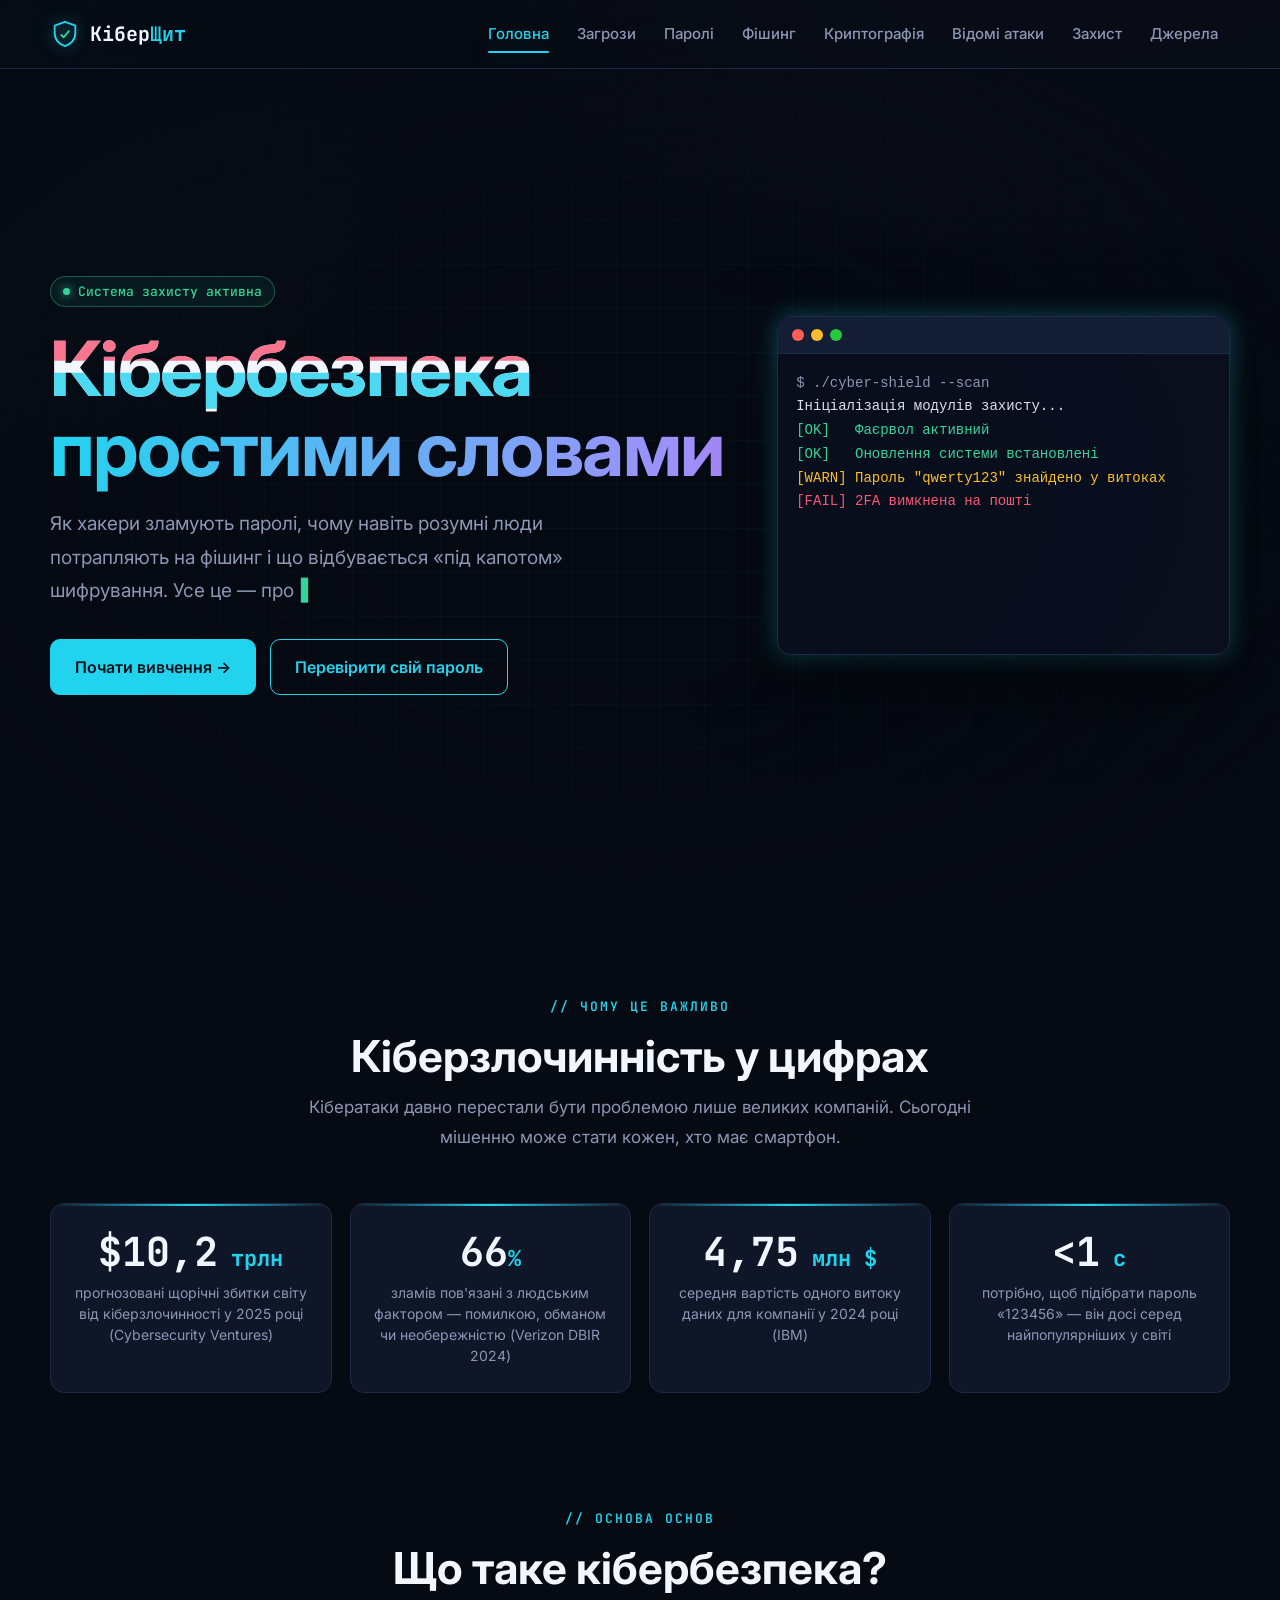
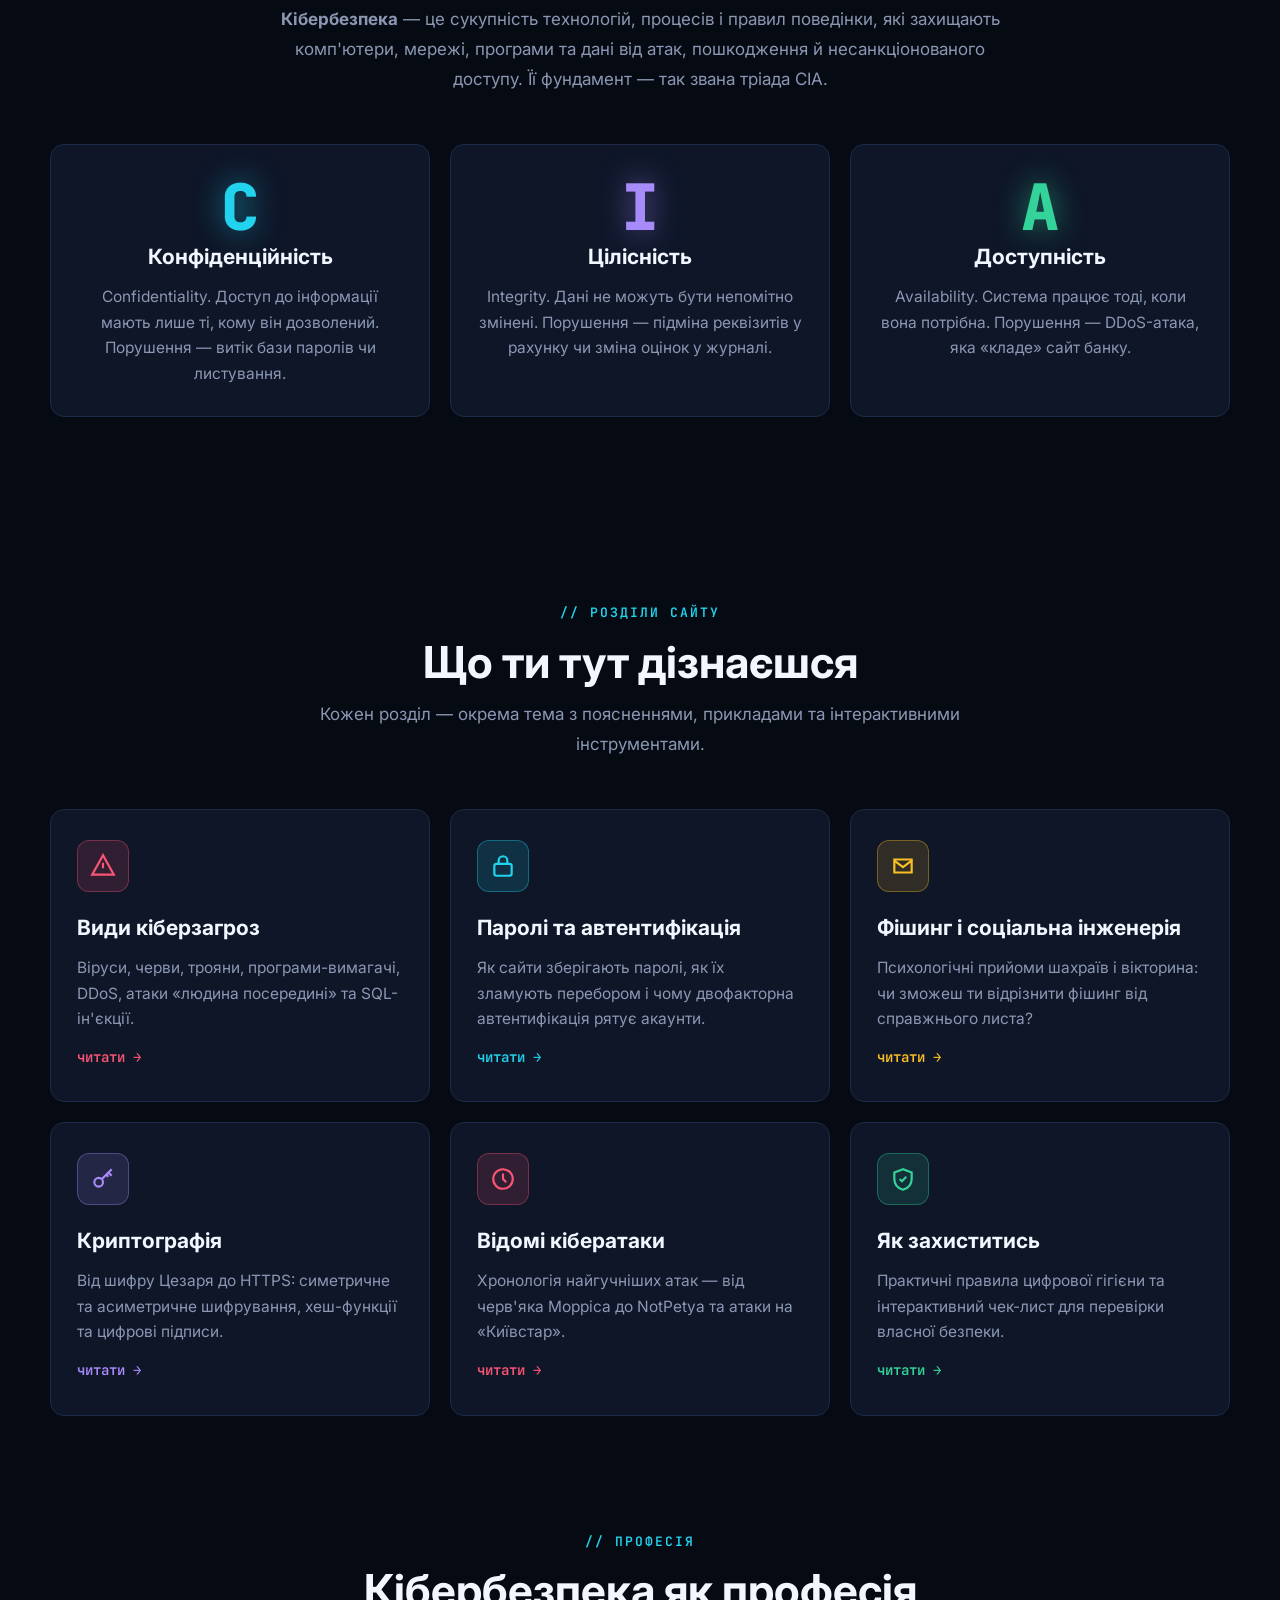
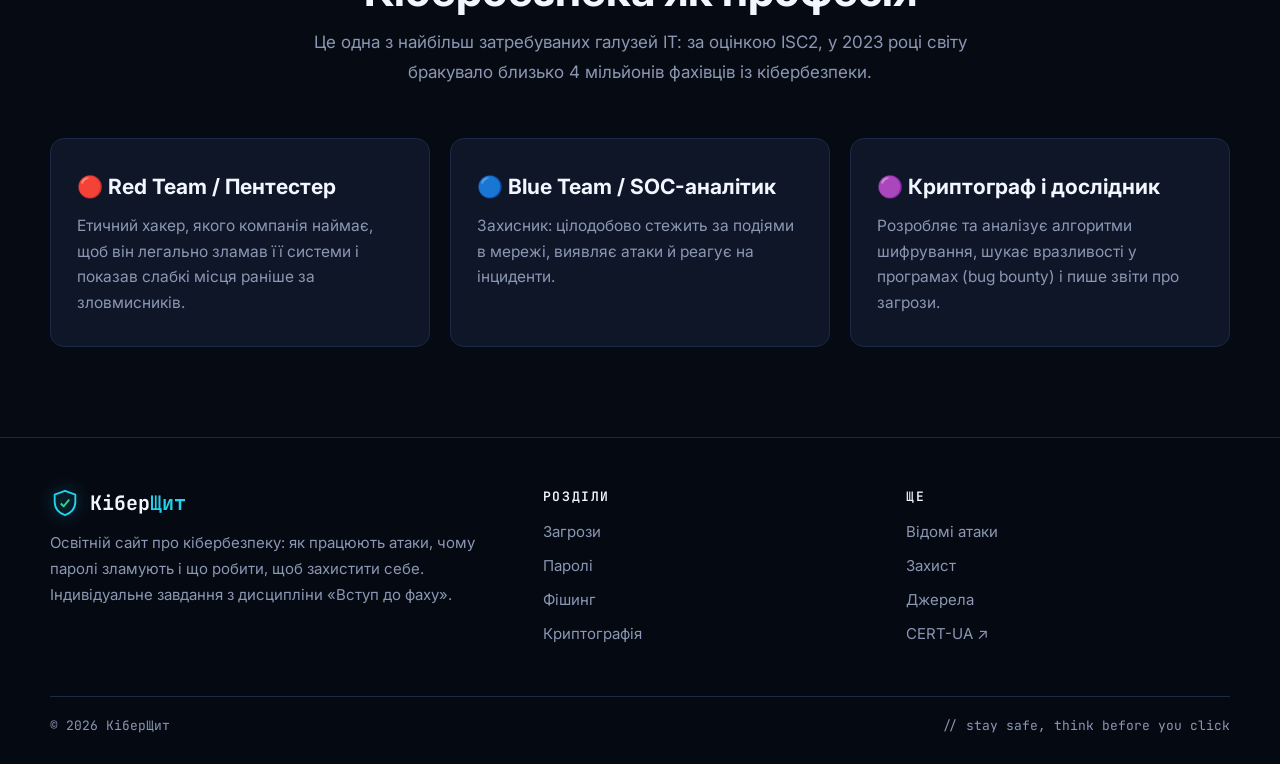
==== index.html @ 78609c38 "Сайт «КіберЩит» про кібербезпеку 8 сторінок: загрози, паролі, фішинг, криптографія, відомі атаки, за" ====
<!DOCTYPE html>
<html lang="uk">
<head>
  <meta charset="UTF-8">
  <meta name="viewport" content="width=device-width, initial-scale=1.0">
  <title>КіберЩит — кібербезпека простими словами</title>
  <meta name="description" content="Освітній сайт про кібербезпеку: види загроз, паролі, фішинг, криптографія, відомі кібератаки та способи захисту.">
  <link rel="preconnect" href="https://fonts.googleapis.com">
  <link rel="preconnect" href="https://fonts.gstatic.com" crossorigin>
  <link href="https://fonts.googleapis.com/css2?family=Inter:wght@400;500;600;700;800&family=JetBrains+Mono:wght@400;500;600;700;800&display=swap" rel="stylesheet">
  <link rel="stylesheet" href="assets/style.css">
  <link rel="icon" href="data:image/svg+xml,<svg xmlns='http://www.w3.org/2000/svg' viewBox='0 0 32 32'><path d='M16 3 5 7v8c0 7 4.7 12.2 11 14 6.3-1.8 11-7 11-14V7L16 3Z' fill='%2322d3ee'/></svg>">
</head>
<body>

<section class="hero">
  <canvas id="matrix"></canvas>
  <div class="container hero-inner">
    <div>
      <span class="tag">Система захисту активна</span>
      <h1><span class="glitch" data-text="Кібербезпека">Кібербезпека</span><br><span class="grad">простими словами</span></h1>
      <p class="lead">Як хакери зламують паролі, чому навіть розумні люди потрапляють на фішинг і що відбувається «під капотом» шифрування. Усе це — про <span class="typed" data-words="твої паролі|твої гроші|твої дані|твою приватність"></span></p>
      <div class="actions">
        <a class="btn" href="threats.html">Почати вивчення →</a>
        <a class="btn ghost" href="passwords.html#checker">Перевірити свій пароль</a>
      </div>
    </div>
    <div class="terminal reveal d2" aria-hidden="true">
      <div class="bar"><i></i><i></i><i></i></div>
      <pre id="term"></pre>
    </div>
  </div>
</section>

<section class="block">
  <div class="container">
    <div class="section-title reveal">
      <span class="kicker">// чому це важливо</span>
      <h2>Кіберзлочинність у цифрах</h2>
      <p>Кібератаки давно перестали бути проблемою лише великих компаній. Сьогодні мішенню може стати кожен, хто має смартфон.</p>
    </div>
    <div class="stats">
      <div class="stat reveal"><div class="num">$<span data-count="10.5">0</span><small> трлн</small></div><p>прогнозовані щорічні збитки світу від кіберзлочинності у 2025 році (Cybersecurity Ventures)</p></div>
      <div class="stat reveal d1"><div class="num"><span data-count="68">0</span><small>%</small></div><p>зламів пов'язані з людським фактором — помилкою, обманом чи необережністю (Verizon DBIR 2024)</p></div>
      <div class="stat reveal d2"><div class="num"><span data-count="4.88">0</span><small> млн $</small></div><p>середня вартість одного витоку даних для компанії у 2024 році (IBM)</p></div>
      <div class="stat reveal d3"><div class="num">&lt;<span data-count="1">0</span><small> с</small></div><p>потрібно, щоб підібрати пароль «123456» — він досі серед найпопулярніших у світі</p></div>
    </div>
  </div>
</section>

<section class="block" style="padding-top:20px">
  <div class="container">
    <div class="section-title reveal">
      <span class="kicker">// основа основ</span>
      <h2>Що таке кібербезпека?</h2>
      <p><strong>Кібербезпека</strong> — це сукупність технологій, процесів і правил поведінки, які захищають комп'ютери, мережі, програми та дані від атак, пошкодження й несанкціонованого доступу. Її фундамент — так звана тріада CIA.</p>
    </div>
    <div class="cia">
      <div class="card reveal" style="--c: var(--cyan)">
        <div class="letter">C</div>
        <h3>Конфіденційність</h3>
        <p>Confidentiality. Доступ до інформації мають лише ті, кому він дозволений. Порушення — витік бази паролів чи листування.</p>
      </div>
      <div class="card reveal d1" style="--c: var(--violet)">
        <div class="letter">I</div>
        <h3>Цілісність</h3>
        <p>Integrity. Дані не можуть бути непомітно змінені. Порушення — підміна реквізитів у рахунку чи зміна оцінок у журналі.</p>
      </div>
      <div class="card reveal d2" style="--c: var(--green)">
        <div class="letter">A</div>
        <h3>Доступність</h3>
        <p>Availability. Система працює тоді, коли вона потрібна. Порушення — DDoS-атака, яка «кладе» сайт банку.</p>
      </div>
    </div>
  </div>
</section>

<section class="block">
  <div class="container">
    <div class="section-title reveal">
      <span class="kicker">// розділи сайту</span>
      <h2>Що ти тут дізнаєшся</h2>
      <p>Кожен розділ — окрема тема з поясненнями, прикладами та інтерактивними інструментами.</p>
    </div>
    <div class="cards">
      <a class="card reveal" href="threats.html" style="--c: var(--red)">
        <div class="icon"><svg viewBox="0 0 24 24" fill="none" stroke="currentColor" stroke-width="2"><path d="M12 2 2 20h20L12 2Z"/><path d="M12 9v5M12 17h.01"/></svg></div>
        <h3>Види кіберзагроз</h3>
        <p>Віруси, черви, трояни, програми-вимагачі, DDoS, атаки «людина посередині» та SQL-ін'єкції.</p>
        <span class="more">читати →</span>
      </a>
      <a class="card reveal d1" href="passwords.html" style="--c: var(--cyan)">
        <div class="icon"><svg viewBox="0 0 24 24" fill="none" stroke="currentColor" stroke-width="2"><rect x="4" y="10" width="16" height="11" rx="2"/><path d="M8 10V7a4 4 0 0 1 8 0v3"/></svg></div>
        <h3>Паролі та автентифікація</h3>
        <p>Як сайти зберігають паролі, як їх зламують перебором і чому двофакторна автентифікація рятує акаунти.</p>
        <span class="more">читати →</span>
      </a>
      <a class="card reveal d2" href="phishing.html" style="--c: var(--amber)">
        <div class="icon"><svg viewBox="0 0 24 24" fill="none" stroke="currentColor" stroke-width="2"><path d="M4 6h16v12H4z"/><path d="m4 7 8 6 8-6"/></svg></div>
        <h3>Фішинг і соціальна інженерія</h3>
        <p>Психологічні прийоми шахраїв і вікторина: чи зможеш ти відрізнити фішинг від справжнього листа?</p>
        <span class="more">читати →</span>
      </a>
      <a class="card reveal" href="crypto.html" style="--c: var(--violet)">
        <div class="icon"><svg viewBox="0 0 24 24" fill="none" stroke="currentColor" stroke-width="2"><circle cx="8" cy="15" r="4"/><path d="m11 12 9-9M17 6l3 3M15 8l2 2"/></svg></div>
        <h3>Криптографія</h3>
        <p>Від шифру Цезаря до HTTPS: симетричне та асиметричне шифрування, хеш-функції та цифрові підписи.</p>
        <span class="more">читати →</span>
      </a>
      <a class="card reveal d1" href="attacks.html" style="--c: var(--red)">
        <div class="icon"><svg viewBox="0 0 24 24" fill="none" stroke="currentColor" stroke-width="2"><circle cx="12" cy="12" r="9"/><path d="M12 7v5l3 3"/></svg></div>
        <h3>Відомі кібератаки</h3>
        <p>Хронологія найгучніших атак — від черв'яка Морріса до NotPetya та атаки на «Київстар».</p>
        <span class="more">читати →</span>
      </a>
      <a class="card reveal d2" href="protection.html" style="--c: var(--green)">
        <div class="icon"><svg viewBox="0 0 24 24" fill="none" stroke="currentColor" stroke-width="2"><path d="M12 3 4 6v6c0 5 3.4 8.6 8 10 4.6-1.4 8-5 8-10V6l-8-3Z"/><path d="m9 12 2 2 4-4"/></svg></div>
        <h3>Як захиститись</h3>
        <p>Практичні правила цифрової гігієни та інтерактивний чек-лист для перевірки власної безпеки.</p>
        <span class="more">читати →</span>
      </a>
    </div>
  </div>
</section>

<section class="block" style="padding-top:20px">
  <div class="container">
    <div class="section-title reveal">
      <span class="kicker">// професія</span>
      <h2>Кібербезпека як професія</h2>
      <p>Це одна з найбільш затребуваних галузей ІТ: за оцінкою ISC2, у 2023 році світу бракувало близько 4 мільйонів фахівців із кібербезпеки.</p>
    </div>
    <div class="cards">
      <div class="card reveal" style="--c: var(--red)">
        <h3>🔴 Red Team / Пентестер</h3>
        <p>Етичний хакер, якого компанія наймає, щоб він легально зламав її системи і показав слабкі місця раніше за зловмисників.</p>
      </div>
      <div class="card reveal d1" style="--c: var(--cyan)">
        <h3>🔵 Blue Team / SOC-аналітик</h3>
        <p>Захисник: цілодобово стежить за подіями в мережі, виявляє атаки й реагує на інциденти.</p>
      </div>
      <div class="card reveal d2" style="--c: var(--violet)">
        <h3>🟣 Криптограф і дослідник</h3>
        <p>Розробляє та аналізує алгоритми шифрування, шукає вразливості у програмах (bug bounty) і пише звіти про загрози.</p>
      </div>
    </div>
  </div>
</section>

<script src="assets/main.js"></script>
<script>
  // Анімація «сканування системи» в терміналі
  (function () {
    const el = document.getElementById("term");
    const lines = [
      ['dim', '$ ./cyber-shield --scan'],
      ['', 'Ініціалізація модулів захисту...'],
      ['ok', '[OK]   Фаєрвол активний'],
      ['ok', '[OK]   Оновлення системи встановлені'],
      ['warn', '[WARN] Пароль "qwerty123" знайдено у витоках'],
      ['bad', '[FAIL] 2FA вимкнена на пошті'],
      ['ok', '[OK]   З\'єднання захищене (TLS 1.3)'],
      ['warn', '[WARN] Підозрілий лист: "Ваш акаунт заблоковано"'],
      ['', ''],
      ['', 'Рівень захисту: ██████░░░░ 60%'],
      ['dim', '> Рекомендація: прочитай цей сайт ;)'],
    ];
    let i = 0, html = "";
    function next() {
      if (i >= lines.length) { setTimeout(() => { i = 0; html = ""; el.innerHTML = ""; next(); }, 5000); return; }
      const [cls, text] = lines[i++];
      html += `<span class="${cls}">${text}</span>\n`;
      el.innerHTML = html;
      setTimeout(next, 450 + Math.random() * 350);
    }
    setTimeout(next, 600);
  })();
</script>
</body>
</html>
---- assets/style.css ----
/* ==========================================================
   КіберЩит — спільні стилі сайту
   ========================================================== */

:root {
  --bg: #060a13;
  --bg-2: #0a1020;
  --surface: #0e1628;
  --surface-2: #131d34;
  --border: #1d2a47;
  --text: #d8e0ef;
  --muted: #8b97b3;
  --heading: #f2f6ff;
  --cyan: #22d3ee;
  --green: #34d399;
  --red: #fb5574;
  --amber: #fbbf24;
  --violet: #a78bfa;
  --accent: var(--cyan);
  --glow: 0 0 24px rgba(34, 211, 238, .35);
  --radius: 14px;
  --mono: "JetBrains Mono", ui-monospace, Consolas, monospace;
  --sans: "Inter", system-ui, -apple-system, "Segoe UI", sans-serif;
  --maxw: 1180px;
}

* { box-sizing: border-box; }
html { scroll-behavior: smooth; scroll-padding-top: 90px; }
body {
  margin: 0;
  background: var(--bg);
  color: var(--text);
  font: 17px/1.75 var(--sans);
  -webkit-font-smoothing: antialiased;
  overflow-x: hidden;
}
/* Фонова сітка */
body::before {
  content: "";
  position: fixed; inset: 0; z-index: -2;
  background:
    linear-gradient(rgba(34,211,238,.035) 1px, transparent 1px) 0 0 / 44px 44px,
    linear-gradient(90deg, rgba(34,211,238,.035) 1px, transparent 1px) 0 0 / 44px 44px,
    radial-gradient(1200px 600px at 85% -10%, rgba(167,139,250,.12), transparent 60%),
    radial-gradient(900px 500px at -10% 20%, rgba(34,211,238,.10), transparent 60%),
    var(--bg);
}
img { max-width: 100%; display: block; }
a { color: var(--cyan); text-decoration: none; }
a:hover { text-decoration: underline; }
::selection { background: rgba(34,211,238,.3); color: #fff; }

.container { width: min(var(--maxw), 100% - 32px); margin-inline: auto; }

/* ---------- Прогрес прокрутки ---------- */
.progress {
  position: fixed; top: 0; left: 0; height: 3px; width: 0;
  background: linear-gradient(90deg, var(--cyan), var(--violet), var(--green));
  z-index: 200; box-shadow: var(--glow);
}

/* ---------- Шапка ---------- */
.header {
  position: sticky; top: 0; z-index: 100;
  background: rgba(6,10,19,.72);
  backdrop-filter: blur(14px);
  -webkit-backdrop-filter: blur(14px);
  border-bottom: 1px solid var(--border);
}
.header .container { display: flex; align-items: center; justify-content: space-between; height: 68px; gap: 16px; }
.logo { display: flex; align-items: center; gap: 10px; font: 700 20px var(--mono); color: var(--heading); white-space: nowrap; }
.logo:hover { text-decoration: none; }
.logo svg { width: 30px; height: 30px; filter: drop-shadow(0 0 8px rgba(34,211,238,.6)); }
.logo b { color: var(--cyan); font-weight: inherit; }

.nav { display: flex; gap: 4px; }
.nav a {
  color: var(--muted); font-size: 15px; font-weight: 500;
  padding: 8px 12px; border-radius: 8px; position: relative; transition: color .2s, background .2s;
}
.nav a:hover { color: var(--heading); background: var(--surface); text-decoration: none; }
.nav a.active { color: var(--cyan); }
.nav a.active::after {
  content: ""; position: absolute; left: 12px; right: 12px; bottom: 2px; height: 2px;
  background: var(--cyan); border-radius: 2px; box-shadow: var(--glow);
}
.burger { display: none; background: none; border: 1px solid var(--border); border-radius: 8px; color: var(--text); width: 42px; height: 42px; cursor: pointer; }
.burger span, .burger span::before, .burger span::after {
  display: block; width: 18px; height: 2px; background: currentColor; margin: auto; position: relative; transition: .3s;
}
.burger span::before, .burger span::after { content: ""; position: absolute; left: 0; }
.burger span::before { top: -6px; }
.burger span::after { top: 6px; }
.burger.open span { background: transparent; }
.burger.open span::before { top: 0; transform: rotate(45deg); }
.burger.open span::after { top: 0; transform: rotate(-45deg); }

@media (max-width: 980px) {
  .burger { display: block; }
  .nav {
    position: fixed; top: 68px; left: 0; right: 0;
    flex-direction: column; padding: 12px 16px 20px;
    background: rgba(6,10,19,.97); border-bottom: 1px solid var(--border);
    transform: translateY(-120%); transition: transform .35s ease; z-index: 99;
  }
  .nav.open { transform: none; }
  .nav a { padding: 12px; font-size: 17px; }
  .nav a.active::after { display: none; }
}

/* ---------- Кнопки ---------- */
.btn {
  display: inline-flex; align-items: center; gap: 8px;
  padding: 13px 24px; border-radius: 10px; font-weight: 600; font-size: 16px;
  border: 1px solid var(--cyan); color: #04121a; background: var(--cyan);
  cursor: pointer; transition: transform .2s, box-shadow .2s, background .2s; font-family: inherit;
}
.btn:hover { text-decoration: none; transform: translateY(-2px); box-shadow: 0 8px 30px rgba(34,211,238,.4); }
.btn.ghost { background: transparent; color: var(--cyan); }
.btn.ghost:hover { background: rgba(34,211,238,.08); }
.btn.small { padding: 8px 16px; font-size: 14px; }

/* ---------- Головний екран ---------- */
.hero { position: relative; min-height: calc(100vh - 68px); display: flex; align-items: center; overflow: hidden; }
#matrix { position: absolute; inset: 0; width: 100%; height: 100%; opacity: .22; z-index: -1; }
.hero::after {
  content: ""; position: absolute; inset: 0; z-index: -1;
  background: radial-gradient(ellipse at center, transparent 30%, var(--bg) 85%);
}
.hero-inner { display: grid; grid-template-columns: 1.2fr .8fr; gap: 48px; align-items: center; padding: 60px 0; }
.tag {
  display: inline-flex; align-items: center; gap: 8px;
  font: 500 13px var(--mono); color: var(--green);
  padding: 6px 12px; border: 1px solid rgba(52,211,153,.35); border-radius: 999px; background: rgba(52,211,153,.07);
}
.tag::before { content: ""; width: 7px; height: 7px; border-radius: 50%; background: var(--green); box-shadow: 0 0 10px var(--green); animation: pulse 1.6s infinite; }
@keyframes pulse { 50% { opacity: .3; } }

.hero h1 {
  font-size: clamp(40px, 6.5vw, 76px); line-height: 1.05; margin: 22px 0 18px; color: var(--heading); letter-spacing: -.02em;
}
.hero h1 .grad {
  background: linear-gradient(90deg, var(--cyan), var(--violet));
  -webkit-background-clip: text; background-clip: text; color: transparent;
}
.hero .lead { font-size: 19px; color: var(--muted); max-width: 600px; }
.typed { font-family: var(--mono); color: var(--green); }
.typed::after { content: "▋"; animation: blink 1s steps(1) infinite; margin-left: 2px; }
@keyframes blink { 50% { opacity: 0; } }
.hero .actions { display: flex; gap: 14px; flex-wrap: wrap; margin-top: 32px; }

/* Глітч-ефект */
.glitch { position: relative; display: inline-block; }
.glitch::before, .glitch::after {
  content: attr(data-text); position: absolute; inset: 0; opacity: .8;
}
.glitch::before { color: var(--red); animation: glitch 3s infinite linear alternate-reverse; clip-path: inset(0 0 60% 0); }
.glitch::after { color: var(--cyan); animation: glitch 2.4s infinite linear alternate; clip-path: inset(55% 0 0 0); }
@keyframes glitch {
  0%, 88% { transform: none; }
  90% { transform: translate(-3px, 1px); }
  92% { transform: translate(3px, -1px); }
  94% { transform: translate(-2px, 2px); }
  96% { transform: translate(2px, 0); }
  100% { transform: none; }
}

/* Термінал на головній */
.terminal {
  background: rgba(10,16,32,.9); border: 1px solid var(--border); border-radius: var(--radius);
  box-shadow: 0 30px 80px rgba(0,0,0,.5), var(--glow); overflow: hidden; font: 14px/1.7 var(--mono);
}
.terminal .bar { display: flex; gap: 7px; padding: 12px 14px; background: var(--surface-2); border-bottom: 1px solid var(--border); }
.terminal .bar i { width: 12px; height: 12px; border-radius: 50%; background: #ff5f57; }
.terminal .bar i:nth-child(2) { background: #febc2e; }
.terminal .bar i:nth-child(3) { background: #28c840; }
.terminal pre { margin: 0; padding: 18px; min-height: 300px; white-space: pre-wrap; color: var(--text); }
.terminal .ok { color: var(--green); }
.terminal .warn { color: var(--amber); }
.terminal .bad { color: var(--red); }
.terminal .dim { color: var(--muted); }

@media (max-width: 900px) {
  .hero-inner { grid-template-columns: 1fr; }
  .hero { min-height: auto; }
}

/* ---------- Секції ---------- */
section.block { padding: 90px 0; }
.section-title { text-align: center; max-width: 720px; margin: 0 auto 50px; }
.section-title .kicker { font: 600 13px var(--mono); color: var(--cyan); letter-spacing: .15em; text-transform: uppercase; }
.section-title h2 { font-size: clamp(30px, 4vw, 44px); color: var(--heading); margin: 10px 0 12px; line-height: 1.15; }
.section-title p { color: var(--muted); margin: 0; }

/* Статистика */
.stats { display: grid; grid-template-columns: repeat(4, 1fr); gap: 18px; }
.stat {
  background: var(--surface); border: 1px solid var(--border); border-radius: var(--radius);
  padding: 26px 22px; text-align: center; position: relative; overflow: hidden;
}
.stat::before { content: ""; position: absolute; inset: 0 0 auto; height: 2px; background: linear-gradient(90deg, transparent, var(--cyan), transparent); }
.stat .num { font: 700 40px var(--mono); color: var(--heading); line-height: 1.1; }
.stat .num small { font-size: 22px; color: var(--cyan); }
.stat p { margin: 8px 0 0; color: var(--muted); font-size: 14px; line-height: 1.5; }
@media (max-width: 800px) { .stats { grid-template-columns: repeat(2, 1fr); } }
@media (max-width: 440px) { .stats { grid-template-columns: 1fr; } }

/* Картки розділів */
.cards { display: grid; grid-template-columns: repeat(3, 1fr); gap: 20px; }
.card {
  --c: var(--cyan);
  display: block; position: relative; padding: 30px 26px; border-radius: var(--radius);
  background: var(--surface); border: 1px solid var(--border); color: var(--text);
  transition: transform .3s, border-color .3s, box-shadow .3s; overflow: hidden;
}
.card::after {
  content: ""; position: absolute; width: 220px; height: 220px; border-radius: 50%;
  background: radial-gradient(circle, color-mix(in srgb, var(--c) 25%, transparent), transparent 70%);
  top: var(--my, -200px); left: var(--mx, -200px); transform: translate(-50%, -50%);
  pointer-events: none; transition: opacity .3s; opacity: 0;
}
.card:hover::after { opacity: 1; }
a.card:hover { text-decoration: none; transform: translateY(-6px); border-color: var(--c); box-shadow: 0 20px 50px rgba(0,0,0,.35); }
.card .icon {
  width: 52px; height: 52px; border-radius: 12px; display: grid; place-items: center;
  background: color-mix(in srgb, var(--c) 14%, transparent); color: var(--c); margin-bottom: 18px;
  border: 1px solid color-mix(in srgb, var(--c) 35%, transparent);
}
.card .icon svg { width: 26px; height: 26px; }
.card h3 { color: var(--heading); margin: 0 0 8px; font-size: 21px; }
.card p { margin: 0; color: var(--muted); font-size: 15.5px; line-height: 1.65; }
.card .more { display: inline-block; margin-top: 16px; font: 600 14px var(--mono); color: var(--c); }
@media (max-width: 900px) { .cards { grid-template-columns: repeat(2, 1fr); } }
@media (max-width: 600px) { .cards { grid-template-columns: 1fr; } }

/* Тріада CIA */
.cia { display: grid; grid-template-columns: repeat(3, 1fr); gap: 20px; }
.cia .card { text-align: center; }
.cia .letter { font: 800 64px var(--mono); line-height: 1; color: var(--c); text-shadow: 0 0 30px color-mix(in srgb, var(--c) 60%, transparent); }
@media (max-width: 760px) { .cia { grid-template-columns: 1fr; } }

/* ---------- Внутрішні сторінки ---------- */
.page-hero { padding: 70px 0 50px; border-bottom: 1px solid var(--border); position: relative; overflow: hidden; }
.page-hero .crumbs { font: 13px var(--mono); color: var(--muted); }
.page-hero .crumbs a { color: var(--muted); }
.page-hero h1 { font-size: clamp(34px, 5vw, 58px); color: var(--heading); margin: 14px 0 14px; line-height: 1.1; letter-spacing: -.02em; }
.page-hero p { color: var(--muted); font-size: 19px; max-width: 760px; margin: 0; }
.page-hero .meta { display: flex; gap: 20px; flex-wrap: wrap; margin-top: 24px; font: 13px var(--mono); color: var(--muted); }
.page-hero .meta b { color: var(--cyan); font-weight: 500; }
.page-hero .big-icon {
  position: absolute; right: 4%; top: 50%; transform: translateY(-50%);
  width: 240px; height: 240px; color: var(--cyan); opacity: .08; pointer-events: none;
}
@media (max-width: 800px) { .page-hero .big-icon { display: none; } }

.article-layout { display: grid; grid-template-columns: 250px 1fr; gap: 56px; padding: 56px 0 90px; }
.toc { position: sticky; top: 96px; align-self: start; max-height: calc(100vh - 120px); overflow: auto; }
.toc h4 { font: 600 12px var(--mono); color: var(--muted); letter-spacing: .15em; text-transform: uppercase; margin: 0 0 14px; }
.toc a {
  display: block; color: var(--muted); font-size: 14.5px; line-height: 1.45; padding: 7px 0 7px 14px;
  border-left: 2px solid var(--border); transition: .2s;
}
.toc a:hover { color: var(--heading); text-decoration: none; }
.toc a.active { color: var(--cyan); border-color: var(--cyan); }
@media (max-width: 980px) {
  .article-layout { grid-template-columns: 1fr; gap: 0; }
  .toc { position: static; max-height: none; background: var(--surface); border: 1px solid var(--border); border-radius: var(--radius); padding: 20px; margin-bottom: 30px; }
}

/* Типографіка статті */
.prose { min-width: 0; max-width: 820px; counter-reset: h2; }
.prose h2 {
  font-size: clamp(26px, 3.2vw, 34px); color: var(--heading); margin: 64px 0 18px; line-height: 1.2;
  counter-increment: h2; scroll-margin-top: 90px;
}
.prose h2::before { content: counter(h2, decimal-leading-zero) " "; font: 600 .7em var(--mono); color: var(--cyan); margin-right: 6px; vertical-align: .12em; }
.prose > h2:first-child { margin-top: 0; }
.prose h3 { font-size: 22px; color: var(--heading); margin: 36px 0 10px; }
.prose p { margin: 0 0 18px; }
.prose ul, .prose ol { padding-left: 22px; margin: 0 0 20px; }
.prose li { margin-bottom: 8px; }
.prose li::marker { color: var(--cyan); }
.prose strong { color: var(--heading); }
.prose code { font: .88em var(--mono); background: var(--surface-2); padding: 2px 7px; border-radius: 6px; color: var(--green); border: 1px solid var(--border); }
.prose pre {
  font: 14px/1.65 var(--mono); background: var(--bg-2); border: 1px solid var(--border); border-radius: 10px;
  padding: 18px 20px; overflow-x: auto; color: var(--text); margin: 0 0 22px;
}
.prose pre code { background: none; border: 0; padding: 0; color: inherit; }
.prose blockquote {
  margin: 28px 0; padding: 18px 24px; border-left: 3px solid var(--violet);
  background: linear-gradient(90deg, rgba(167,139,250,.08), transparent); border-radius: 0 10px 10px 0;
  font-size: 19px; font-style: italic; color: var(--heading);
}
.prose blockquote cite { display: block; margin-top: 8px; font-size: 14px; font-style: normal; color: var(--muted); }

.callout {
  --c: var(--cyan);
  display: flex; gap: 14px; padding: 18px 20px; margin: 26px 0; border-radius: 12px;
  background: color-mix(in srgb, var(--c) 8%, transparent); border: 1px solid color-mix(in srgb, var(--c) 30%, transparent);
}
.callout .ci { flex: none; width: 26px; height: 26px; color: var(--c); }
.callout p:last-child { margin-bottom: 0; }
.callout b.t { display: block; color: var(--c); font-size: 14px; font-family: var(--mono); text-transform: uppercase; letter-spacing: .08em; margin-bottom: 4px; }
.callout.warn { --c: var(--amber); }
.callout.danger { --c: var(--red); }
.callout.ok { --c: var(--green); }
.callout.info { --c: var(--violet); }

.table-wrap { overflow-x: auto; margin: 0 0 24px; border: 1px solid var(--border); border-radius: 12px; }
table { width: 100%; border-collapse: collapse; font-size: 15px; min-width: 520px; }
th, td { padding: 12px 16px; text-align: left; border-bottom: 1px solid var(--border); vertical-align: top; }
th { background: var(--surface-2); color: var(--heading); font-weight: 600; font-size: 14px; }
tr:last-child td { border-bottom: 0; }
tbody tr:hover td { background: rgba(34,211,238,.03); }

.grid-2 { display: grid; grid-template-columns: 1fr 1fr; gap: 18px; margin: 0 0 24px; }
.mini {
  background: var(--surface); border: 1px solid var(--border); border-radius: 12px; padding: 20px;
}
.mini h4 { margin: 0 0 6px; color: var(--heading); font-size: 17px; display: flex; align-items: center; gap: 8px; }
.mini p { margin: 0; font-size: 15px; color: var(--muted); line-height: 1.6; }
.mini .dot { width: 9px; height: 9px; border-radius: 50%; background: var(--c, var(--cyan)); box-shadow: 0 0 10px var(--c, var(--cyan)); }
@media (max-width: 640px) { .grid-2 { grid-template-columns: 1fr; } }

/* Схема (діаграма зі стрілками) */
.flow { display: flex; align-items: stretch; gap: 10px; margin: 24px 0 28px; flex-wrap: wrap; }
.flow .step {
  flex: 1 1 130px; background: var(--surface); border: 1px solid var(--border); border-radius: 12px;
  padding: 14px; text-align: center; font-size: 14px; position: relative;
}
.flow .step b { display: block; color: var(--heading); font-size: 15px; margin-bottom: 4px; }
.flow .step span { color: var(--muted); font-size: 13px; line-height: 1.45; display: block; }
.flow .arrow { align-self: center; color: var(--cyan); font: 700 20px var(--mono); }
@media (max-width: 640px) { .flow { flex-direction: column; } .flow .arrow { transform: rotate(90deg); } }

/* ---------- Інтерактивні інструменти ---------- */
.tool {
  background: linear-gradient(180deg, var(--surface-2), var(--surface)); border: 1px solid var(--border);
  border-radius: 16px; padding: 28px; margin: 30px 0 36px; position: relative;
  box-shadow: 0 20px 60px rgba(0,0,0,.3);
}
.tool::before {
  content: attr(data-label); position: absolute; top: -12px; left: 22px;
  font: 600 12px var(--mono); color: #04121a; background: var(--cyan); padding: 3px 10px; border-radius: 6px; letter-spacing: .05em;
}
.tool h3 { margin-top: 4px !important; }
.field { position: relative; }
.input, .textarea, select.input {
  width: 100%; padding: 14px 16px; background: var(--bg); border: 1px solid var(--border); border-radius: 10px;
  color: var(--heading); font: 16px var(--mono); outline: none; transition: border-color .2s, box-shadow .2s;
}
.textarea { resize: vertical; min-height: 90px; line-height: 1.5; }
.input:focus, .textarea:focus { border-color: var(--cyan); box-shadow: 0 0 0 3px rgba(34,211,238,.15); }
.field .eye { position: absolute; right: 8px; top: 50%; transform: translateY(-50%); background: none; border: 0; color: var(--muted); cursor: pointer; padding: 8px; }
.field .eye:hover { color: var(--cyan); }
.row { display: flex; gap: 12px; flex-wrap: wrap; align-items: center; margin-top: 14px; }
.label { font: 600 13px var(--mono); color: var(--muted); display: block; margin: 16px 0 6px; }

.meter { height: 10px; background: var(--bg); border-radius: 99px; overflow: hidden; margin: 18px 0 10px; border: 1px solid var(--border); }
.meter i { display: block; height: 100%; width: 0; border-radius: 99px; transition: width .4s, background .4s; }
.pw-result { display: grid; grid-template-columns: repeat(3, 1fr); gap: 12px; margin-top: 14px; }
.pw-result div { background: var(--bg); border: 1px solid var(--border); border-radius: 10px; padding: 12px 14px; }
.pw-result small { display: block; font: 12px var(--mono); color: var(--muted); }
.pw-result b { color: var(--heading); font: 600 17px var(--mono); word-break: break-word; }
@media (max-width: 640px) { .pw-result { grid-template-columns: 1fr; } }
.checks { list-style: none; padding: 0 !important; margin: 16px 0 0 !important; display: grid; grid-template-columns: 1fr 1fr; gap: 6px 18px; font-size: 14.5px; }
.checks li { margin: 0 !important; color: var(--muted); }
.checks li::before { content: "✗ "; color: var(--red); font-family: var(--mono); }
.checks li.pass { color: var(--text); }
.checks li.pass::before { content: "✓ "; color: var(--green); }
@media (max-width: 560px) { .checks { grid-template-columns: 1fr; } }
.warnbox { margin-top: 14px; font-size: 15px; color: var(--amber); min-height: 1em; }

.output {
  margin-top: 12px; padding: 14px 16px; background: var(--bg); border: 1px dashed var(--border); border-radius: 10px;
  font: 15px/1.6 var(--mono); color: var(--green); word-break: break-all; min-height: 52px;
}
.output.hash { font-size: 13.5px; }
.output .diff { background: rgba(251,85,116,.25); color: #ffd3dc; border-radius: 2px; }
.range { width: 100%; accent-color: var(--cyan); }
.small-note { font-size: 13.5px; color: var(--muted); margin-top: 10px; }

/* Вікторина */
.quiz-progress { display: flex; gap: 6px; margin-bottom: 20px; }
.quiz-progress i { flex: 1; height: 5px; border-radius: 4px; background: var(--border); transition: background .3s; }
.quiz-progress i.cur { background: var(--cyan); }
.quiz-progress i.right { background: var(--green); }
.quiz-progress i.wrong { background: var(--red); }
.message {
  background: #f4f6fa; color: #1b2233; border-radius: 12px; overflow: hidden; font: 15px/1.6 var(--sans);
  box-shadow: 0 10px 30px rgba(0,0,0,.35);
}
.message .mhead { padding: 12px 16px; background: #e4e8f0; font-size: 13.5px; color: #4b5568; border-bottom: 1px solid #d3d9e4; }
.message .mhead b { color: #1b2233; }
.message .mbody { padding: 16px; white-space: pre-line; }
.message .mbody a { color: #1a5fd0; text-decoration: underline; word-break: break-all; }
.message.sms { max-width: 420px; background: transparent; box-shadow: none; }
.message.sms .mhead { background: transparent; border: 0; color: var(--muted); padding: 0 0 8px; }
.message.sms .mhead b { color: var(--heading); }
.message.sms .mbody { background: #2a3550; color: #eef2fa; border-radius: 18px 18px 18px 4px; }
.message.sms .mbody a { color: #8ec5ff; }
.quiz-actions { display: flex; gap: 12px; margin-top: 20px; flex-wrap: wrap; }
.quiz-actions .btn.safe { background: var(--green); border-color: var(--green); }
.quiz-actions .btn.phish { background: var(--red); border-color: var(--red); color: #fff; }
.quiz-actions .btn:disabled { opacity: .4; pointer-events: none; }
.explain { margin-top: 18px; padding: 16px 18px; border-radius: 10px; display: none; font-size: 15.5px; }
.explain.show { display: block; animation: fadeUp .4s; }
.explain.right { background: rgba(52,211,153,.1); border: 1px solid rgba(52,211,153,.35); }
.explain.wrong { background: rgba(251,85,116,.1); border: 1px solid rgba(251,85,116,.35); }
.explain b { display: block; margin-bottom: 6px; }
.explain.right b { color: var(--green); }
.explain.wrong b { color: var(--red); }
.explain ul { margin: 8px 0 0; }
.score-big { font: 800 64px var(--mono); color: var(--cyan); text-align: center; line-height: 1; margin: 10px 0; }
@keyframes fadeUp { from { opacity: 0; transform: translateY(10px); } }

/* Чек-лист */
.checklist { list-style: none; padding: 0 !important; margin: 0 !important; }
.checklist li { margin: 0 0 10px !important; }
.checklist label {
  display: flex; gap: 14px; align-items: flex-start; padding: 14px 16px; border-radius: 10px; cursor: pointer;
  background: var(--bg); border: 1px solid var(--border); transition: border-color .2s, background .2s;
}
.checklist label:hover { border-color: var(--cyan); }
.checklist input { position: absolute; opacity: 0; pointer-events: none; }
.checklist .box {
  flex: none; width: 22px; height: 22px; border-radius: 6px; border: 2px solid var(--muted); margin-top: 3px;
  display: grid; place-items: center; transition: .2s;
}
.checklist input:checked + .box { background: var(--green); border-color: var(--green); }
.checklist input:checked + .box::after { content: "✓"; color: #04121a; font-weight: 800; font-size: 14px; }
.checklist input:checked ~ .txt b { color: var(--green); }
.checklist input:focus-visible + .box { box-shadow: 0 0 0 3px rgba(34,211,238,.4); }
.checklist .txt b { display: block; color: var(--heading); font-size: 16px; }
.checklist .txt span { font-size: 14.5px; color: var(--muted); line-height: 1.55; }
.check-score { display: flex; align-items: center; gap: 18px; margin-bottom: 20px; }
.ring { --p: 0; width: 86px; height: 86px; border-radius: 50%; flex: none; display: grid; place-items: center;
  background: conic-gradient(var(--green) calc(var(--p) * 1%), var(--border) 0); transition: --p .5s; }
.ring span { width: 70px; height: 70px; border-radius: 50%; background: var(--surface); display: grid; place-items: center; font: 700 18px var(--mono); color: var(--heading); }

/* ---------- Таймлайн ---------- */
.timeline { position: relative; margin: 10px 0 30px; padding-left: 34px; }
.timeline::before { content: ""; position: absolute; left: 9px; top: 6px; bottom: 6px; width: 2px; background: linear-gradient(var(--cyan), var(--violet), var(--red)); }
.tl-item { position: relative; margin-bottom: 30px; }
.tl-item::before {
  content: ""; position: absolute; left: -31px; top: 22px; width: 14px; height: 14px; border-radius: 50%;
  background: var(--bg); border: 3px solid var(--c, var(--cyan)); box-shadow: 0 0 12px var(--c, var(--cyan));
}
.tl-card { background: var(--surface); border: 1px solid var(--border); border-radius: var(--radius); padding: 22px 24px; transition: border-color .3s; }
.tl-card:hover { border-color: var(--c, var(--cyan)); }
.tl-year { font: 700 14px var(--mono); color: var(--c, var(--cyan)); letter-spacing: .05em; }
.tl-card h3 { margin: 4px 0 10px !important; }
.tl-card p { font-size: 16px; }
.tl-card p:last-child { margin-bottom: 0; }
.chips { display: flex; flex-wrap: wrap; gap: 8px; margin-top: 12px; }
.chip { font: 12.5px var(--mono); padding: 4px 10px; border-radius: 6px; background: var(--bg); border: 1px solid var(--border); color: var(--muted); }
.chip.red { color: var(--red); border-color: rgba(251,85,116,.35); }
.chip.amber { color: var(--amber); border-color: rgba(251,191,36,.35); }
.chip.ua { color: #ffd84d; border-color: rgba(70,130,255,.5); background: linear-gradient(90deg, rgba(0,87,183,.25), rgba(255,215,0,.12)); }

/* Фільтр таймлайну */
.filters { display: flex; flex-wrap: wrap; gap: 8px; margin: 0 0 26px; }
.filters button {
  font: 500 14px var(--mono); padding: 8px 14px; border-radius: 8px; cursor: pointer;
  background: var(--surface); border: 1px solid var(--border); color: var(--muted); transition: .2s;
}
.filters button:hover { color: var(--heading); }
.filters button.on { color: #04121a; background: var(--cyan); border-color: var(--cyan); }
.tl-item.hidden { display: none; }

/* Джерела */
.sources { counter-reset: src; list-style: none; padding: 0 !important; }
.sources li { counter-increment: src; position: relative; padding: 14px 16px 14px 56px !important; margin: 0 0 10px !important; background: var(--surface); border: 1px solid var(--border); border-radius: 10px; font-size: 15.5px; }
.sources li::before { content: "[" counter(src) "]"; position: absolute; left: 16px; top: 14px; font: 600 14px var(--mono); color: var(--cyan); }
.sources li a { word-break: break-all; }

/* Навігація між сторінками */
.pager { display: grid; grid-template-columns: 1fr 1fr; gap: 16px; margin-top: 60px; }
.pager a { padding: 20px 22px; border: 1px solid var(--border); border-radius: 12px; background: var(--surface); color: var(--heading); transition: .25s; }
.pager a:hover { border-color: var(--cyan); text-decoration: none; transform: translateY(-3px); }
.pager small { display: block; font: 12px var(--mono); color: var(--muted); text-transform: uppercase; letter-spacing: .1em; margin-bottom: 4px; }
.pager .next { text-align: right; grid-column: 2; }
@media (max-width: 560px) { .pager { grid-template-columns: 1fr; } .pager .next { grid-column: 1; } }

/* ---------- Підвал ---------- */
.footer { border-top: 1px solid var(--border); padding: 50px 0 30px; background: rgba(6,10,19,.8); font-size: 15px; }
.footer-grid { display: grid; grid-template-columns: 1.4fr 1fr 1fr; gap: 40px; }
.footer h5 { font: 600 13px var(--mono); color: var(--heading); letter-spacing: .12em; text-transform: uppercase; margin: 0 0 14px; }
.footer p { color: var(--muted); margin: 12px 0 0; }
.footer ul { list-style: none; padding: 0; margin: 0; }
.footer li { margin-bottom: 8px; }
.footer li a { color: var(--muted); }
.footer li a:hover { color: var(--cyan); }
.footer .copy { margin-top: 40px; padding-top: 20px; border-top: 1px solid var(--border); color: var(--muted); font: 13px var(--mono); display: flex; justify-content: space-between; gap: 12px; flex-wrap: wrap; }
@media (max-width: 760px) { .footer-grid { grid-template-columns: 1fr; gap: 28px; } }

/* Кнопка вгору */
.to-top {
  position: fixed; right: 22px; bottom: 22px; width: 48px; height: 48px; border-radius: 12px;
  background: var(--surface-2); border: 1px solid var(--border); color: var(--cyan); cursor: pointer;
  display: grid; place-items: center; opacity: 0; transform: translateY(20px); transition: .3s; z-index: 90;
}
.to-top.show { opacity: 1; transform: none; }
.to-top:hover { border-color: var(--cyan); box-shadow: var(--glow); }

/* ---------- Анімації появи ---------- */
.reveal { opacity: 0; transform: translateY(28px); transition: opacity .7s ease, transform .7s ease; }
.reveal.visible { opacity: 1; transform: none; }
.reveal.d1 { transition-delay: .1s; }
.reveal.d2 { transition-delay: .2s; }
.reveal.d3 { transition-delay: .3s; }

@media (prefers-reduced-motion: reduce) {
  *, *::before, *::after { animation: none !important; transition: none !important; }
  .reveal { opacity: 1; transform: none; }
  html { scroll-behavior: auto; }
}
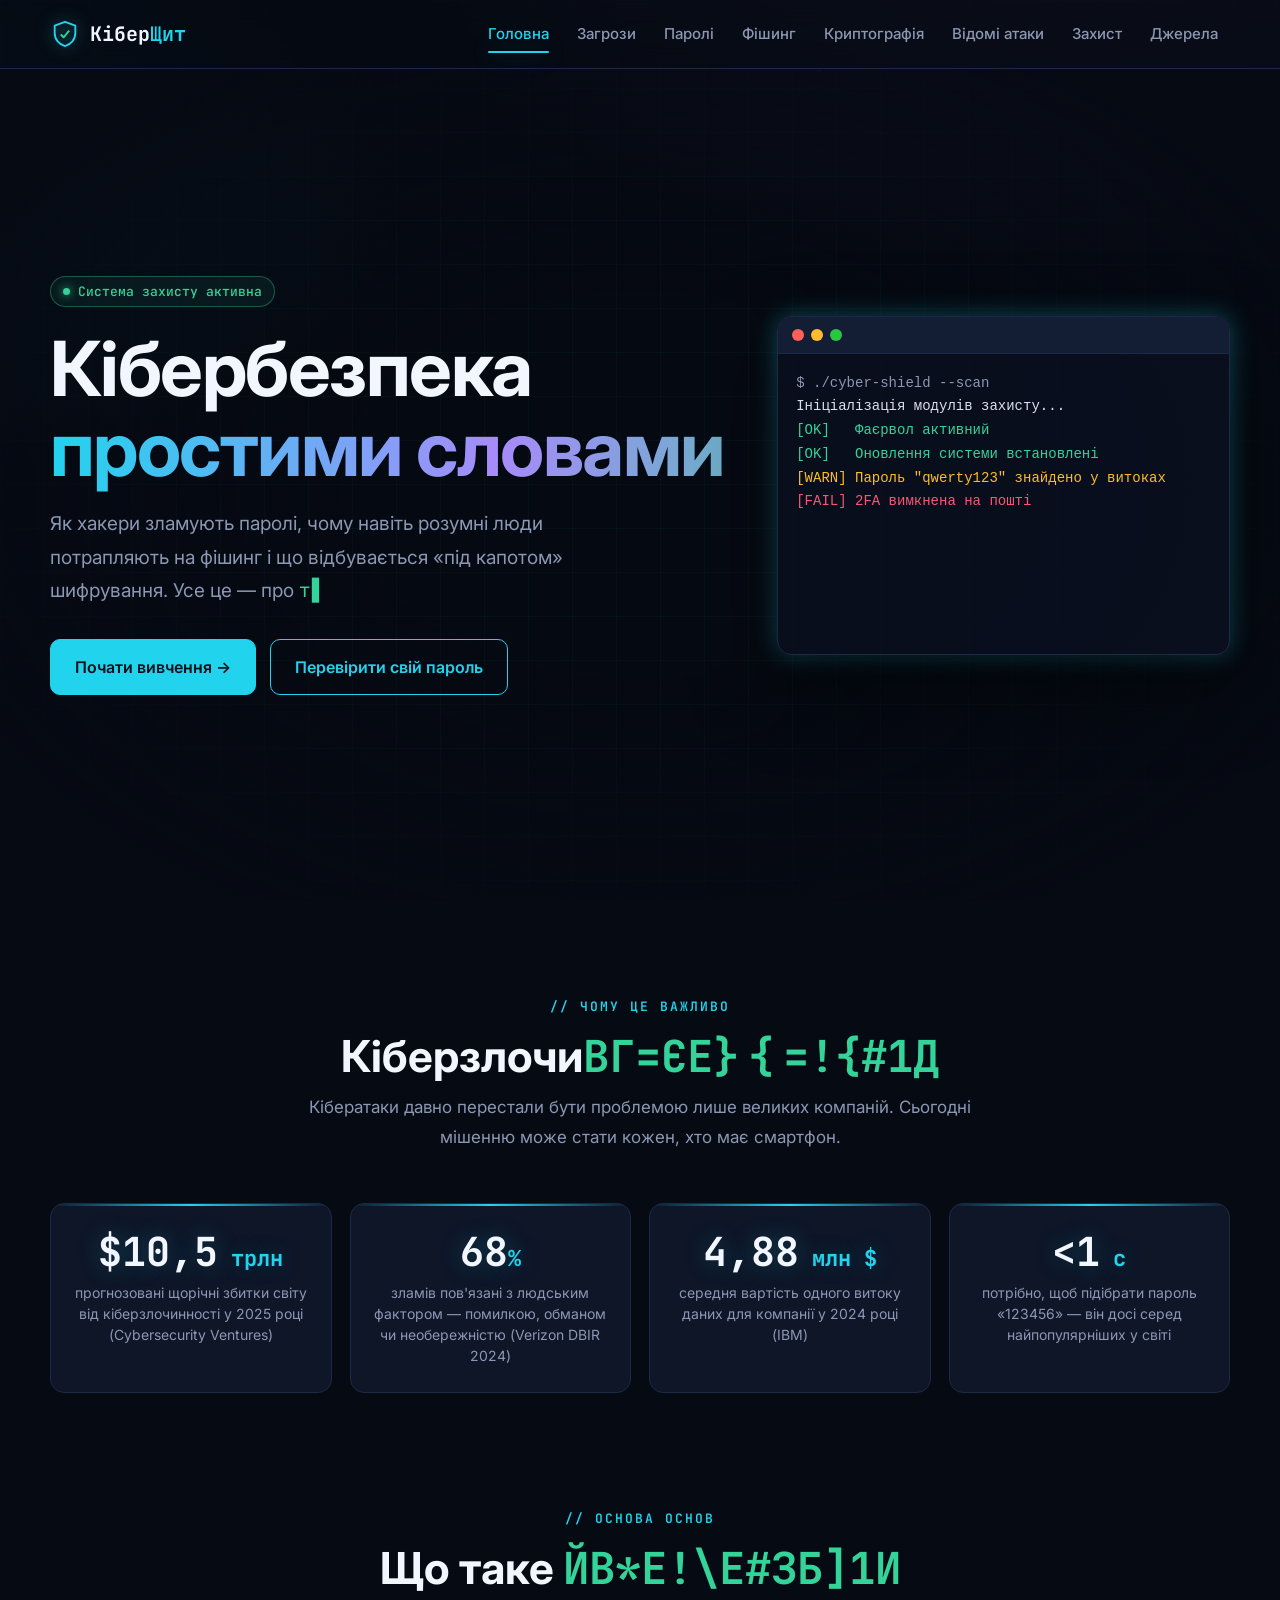
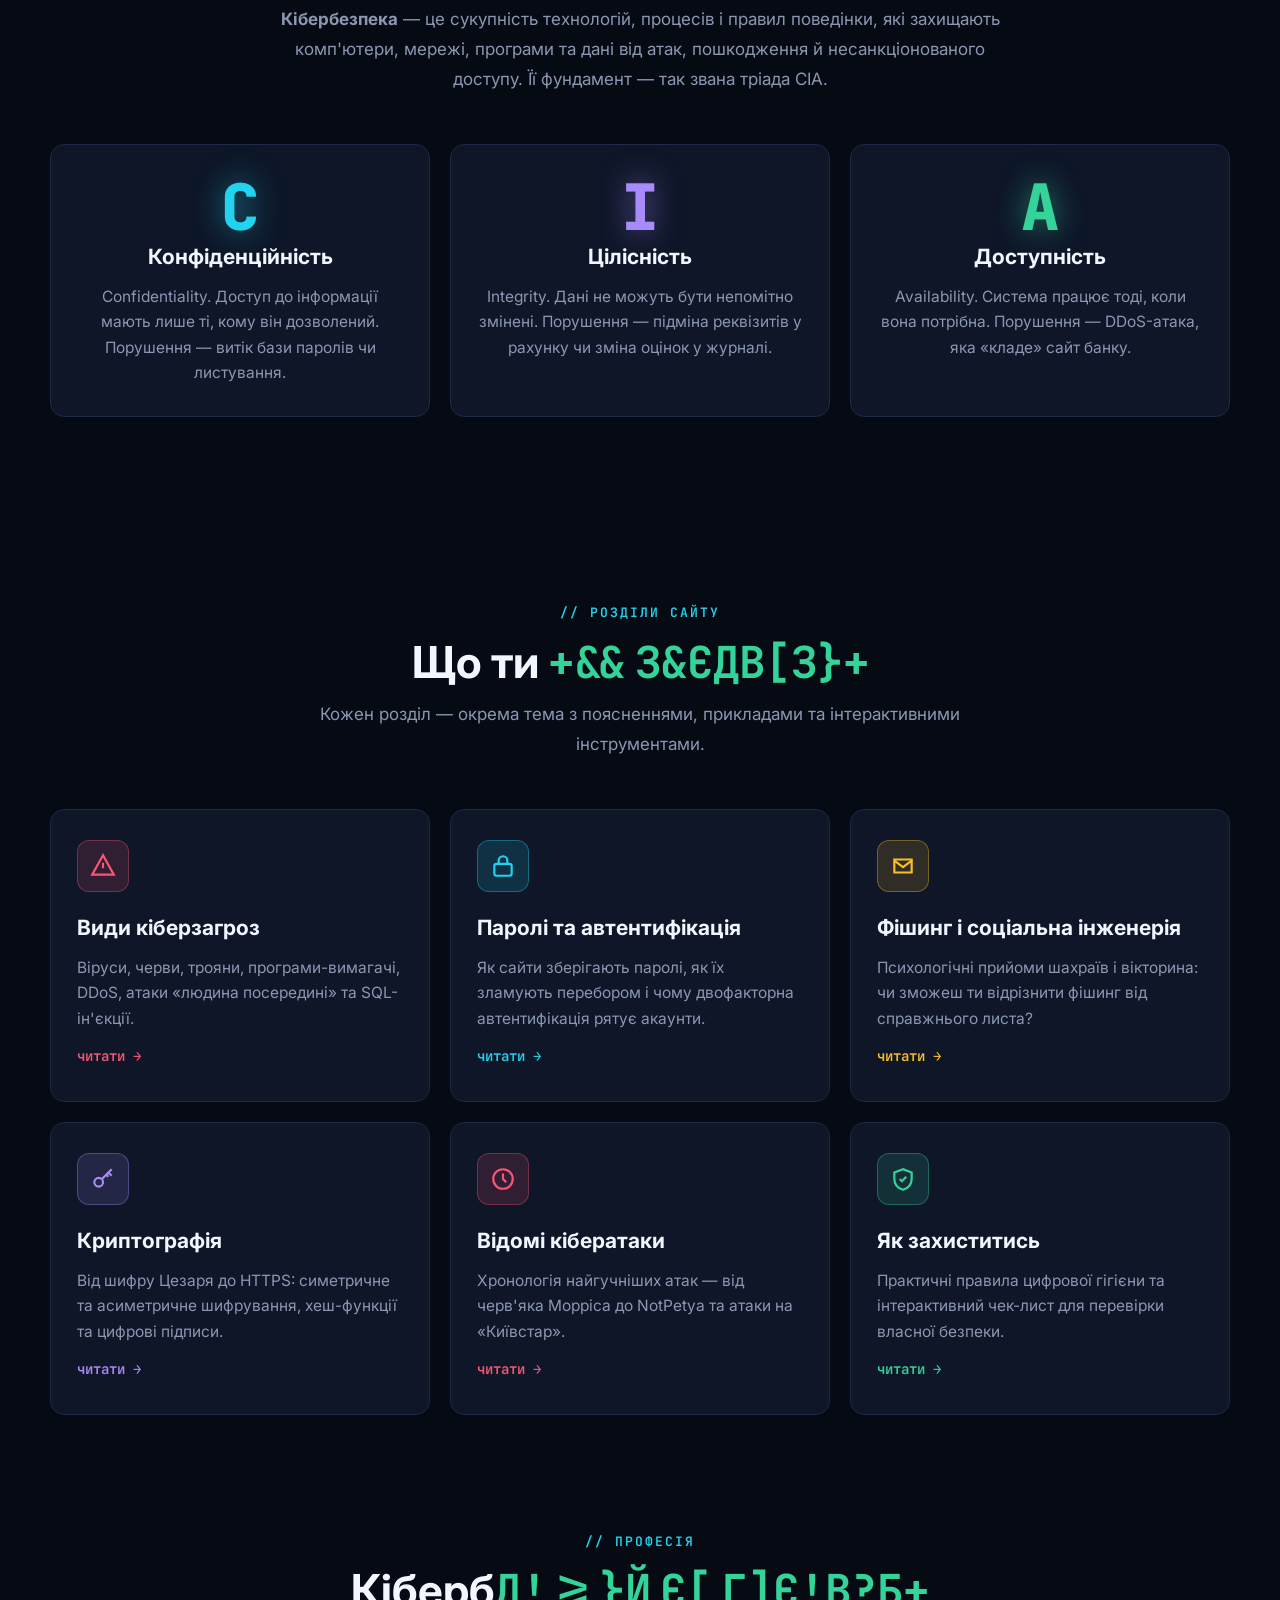
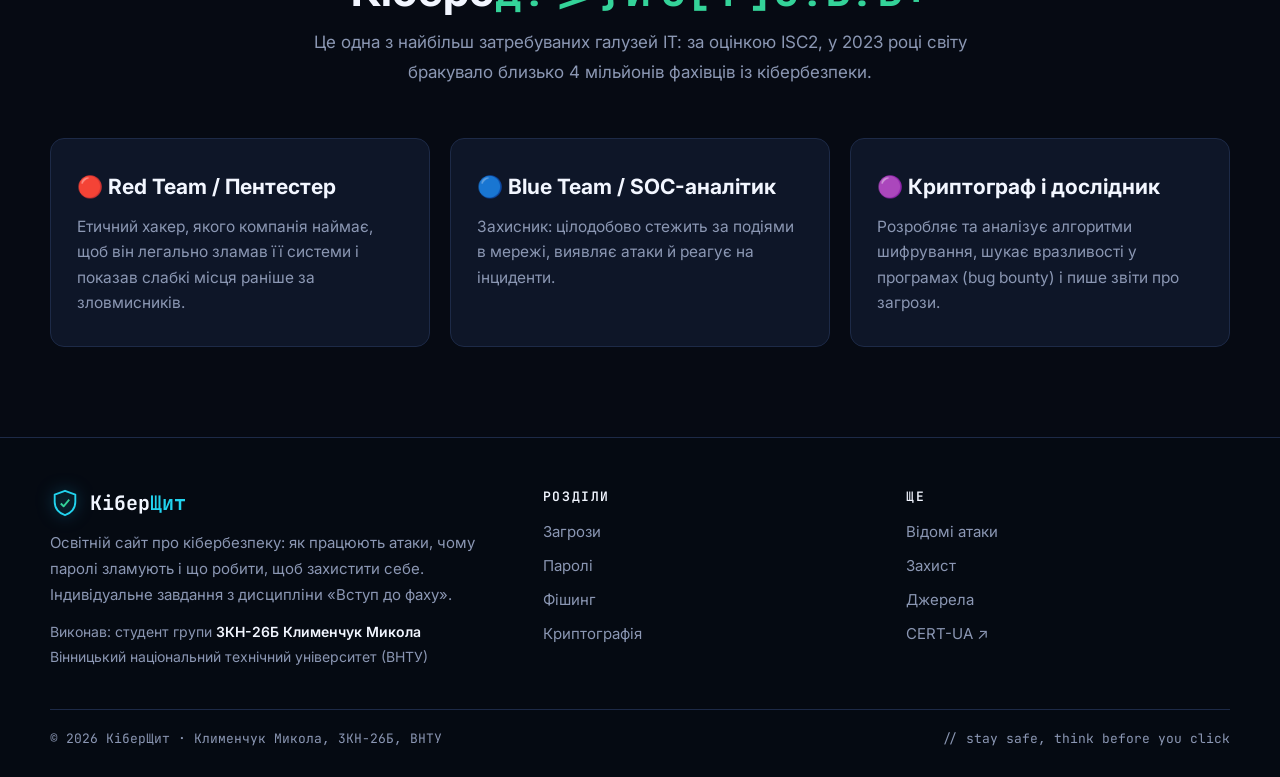
==== commit d8179e69: "Оновлено версію файлів, щоб браузер не брав старі з кешу Co-Authored-By: Claude Opus 5.5 <noreply@an" ====
--- a/index.html
+++ b/index.html
@@ -8,7 +8,7 @@
   <link rel="preconnect" href="https://fonts.googleapis.com">
   <link rel="preconnect" href="https://fonts.gstatic.com" crossorigin>
   <link href="https://fonts.googleapis.com/css2?family=Inter:wght@400;500;600;700;800&family=JetBrains+Mono:wght@400;500;600;700;800&display=swap" rel="stylesheet">
-  <link rel="stylesheet" href="assets/style.css">
+  <link rel="stylesheet" href="assets/style.css?v=2">
   <link rel="icon" href="data:image/svg+xml,<svg xmlns='http://www.w3.org/2000/svg' viewBox='0 0 32 32'><path d='M16 3 5 7v8c0 7 4.7 12.2 11 14 6.3-1.8 11-7 11-14V7L16 3Z' fill='%2322d3ee'/></svg>">
 </head>
 <body>
@@ -147,7 +147,7 @@
   </div>
 </section>
 
-<script src="assets/main.js"></script>
+<script src="assets/main.js?v=2"></script>
 <script>
   // Анімація «сканування системи» в терміналі
   (function () {
--- a/assets/style.css
+++ b/assets/style.css
@@ -152,17 +152,18 @@
 /* Глітч-ефект */
 .glitch { position: relative; display: inline-block; }
 .glitch::before, .glitch::after {
-  content: attr(data-text); position: absolute; inset: 0; opacity: .8;
-}
-.glitch::before { color: var(--red); animation: glitch 3s infinite linear alternate-reverse; clip-path: inset(0 0 60% 0); }
-.glitch::after { color: var(--cyan); animation: glitch 2.4s infinite linear alternate; clip-path: inset(55% 0 0 0); }
+  content: attr(data-text); position: absolute; inset: 0; opacity: 0; pointer-events: none;
+}
+/* Шари видно лише на мить під час «збою», решту часу заголовок суцільно білий */
+.glitch::before { color: var(--violet); animation: glitch 4s infinite steps(1); clip-path: inset(10% 0 55% 0); }
+.glitch::after { color: var(--green); animation: glitch 4s infinite steps(1) .15s; clip-path: inset(50% 0 15% 0); }
 @keyframes glitch {
-  0%, 88% { transform: none; }
-  90% { transform: translate(-3px, 1px); }
-  92% { transform: translate(3px, -1px); }
-  94% { transform: translate(-2px, 2px); }
-  96% { transform: translate(2px, 0); }
-  100% { transform: none; }
+  0%, 89% { opacity: 0; transform: none; }
+  90% { opacity: .85; transform: translate(-4px, 1px); }
+  92% { opacity: .85; transform: translate(4px, -1px); }
+  94% { opacity: .85; transform: translate(-2px, 2px); }
+  96% { opacity: 0; transform: none; }
+  100% { opacity: 0; transform: none; }
 }
 
 /* Термінал на головній */
@@ -516,3 +517,84 @@
   .reveal { opacity: 1; transform: none; }
   html { scroll-behavior: auto; }
 }
+.footer .author { font-size: 14px; }
+.footer .author b { color: var(--heading); font-weight: 600; }
+
+/* ==========================================================
+   Додаткові анімації та динаміка
+   ========================================================== */
+
+/* Плавна поява сторінки і перехід між сторінками */
+body { animation: pageIn .6s ease backwards; }
+body.leaving { opacity: 0; transition: opacity .25s; }
+@keyframes pageIn { from { opacity: 0; } }
+
+/* Мерехтливий градієнт у заголовку головної */
+.hero h1 .grad { background-size: 200% auto; animation: shimmer 5s linear infinite; background-image: linear-gradient(90deg, var(--cyan), var(--violet), var(--green), var(--cyan)); }
+@keyframes shimmer { to { background-position: 200% center; } }
+
+/* Відблиск на кнопках */
+.btn { position: relative; overflow: hidden; }
+.btn::after {
+  content: ""; position: absolute; top: 0; left: -75%; width: 50%; height: 100%;
+  background: linear-gradient(120deg, transparent, rgba(255,255,255,.45), transparent);
+  transform: skewX(-20deg); pointer-events: none;
+}
+.btn:hover::after { animation: shine .8s ease; }
+@keyframes shine { to { left: 130%; } }
+
+/* Підсвітка за курсором */
+.spotlight {
+  position: fixed; inset: 0; z-index: -1; pointer-events: none;
+  background: radial-gradient(420px circle at var(--x, -500px) var(--y, -500px), rgba(34,211,238,.07), transparent 70%);
+}
+
+/* Мережа частинок у шапці сторінок */
+.page-hero .net { position: absolute; inset: 0; width: 100%; height: 100%; z-index: -1; opacity: .55; }
+.page-hero .big-icon { animation: floaty 6s ease-in-out infinite; }
+@keyframes floaty { 50% { transform: translateY(calc(-50% - 14px)) rotate(4deg); } }
+.page-hero::after {
+  content: ""; position: absolute; left: 0; right: 0; height: 2px; top: 0;
+  background: linear-gradient(90deg, transparent, var(--cyan), transparent);
+  box-shadow: 0 0 18px var(--cyan); opacity: .5; animation: scan 6s linear infinite; z-index: -1;
+}
+@keyframes scan { 0% { top: 0; } 100% { top: 100%; } }
+
+/* Ефект «розшифрування» заголовків */
+.scramble-char { color: var(--green); font-family: var(--mono); }
+
+/* Нахил карток */
+.card { transform-style: preserve-3d; will-change: transform; }
+.card.tilting { transition: transform .08s linear, border-color .3s, box-shadow .3s; }
+
+/* Поступова поява кроків у схемах */
+.flow .step, .flow .arrow { opacity: 0; transform: translateY(16px) scale(.96); transition: opacity .5s ease, transform .5s ease; transition-delay: calc(var(--i, 0) * 110ms); }
+.flow.visible .step, .flow.visible .arrow { opacity: 1; transform: none; }
+.flow.visible .arrow { animation: nudge 1.6s ease-in-out infinite; animation-delay: calc(var(--i, 0) * 110ms + .6s); }
+@keyframes nudge { 50% { transform: translateX(4px); } }
+
+/* Заголовки розділів статті — лінія, що «прокреслюється» */
+.prose h2 { position: relative; padding-bottom: 10px; }
+.prose h2::after {
+  content: ""; position: absolute; left: 0; bottom: 0; height: 2px; width: 0;
+  background: linear-gradient(90deg, var(--cyan), transparent); transition: width 1s ease .2s;
+}
+.prose h2.visible::after { width: 140px; }
+
+/* Пульсуюча рамка статистики */
+.stat { transition: transform .3s, border-color .3s; }
+.stat:hover { transform: translateY(-4px); border-color: var(--cyan); }
+.stat .num { text-shadow: 0 0 24px rgba(34,211,238,.25); }
+
+/* Маркери таймлайну пульсують */
+.tl-item.visible::before { animation: ping 2.4s ease-out infinite; }
+@keyframes ping { 0% { box-shadow: 0 0 0 0 color-mix(in srgb, var(--c, var(--cyan)) 60%, transparent); } 100% { box-shadow: 0 0 0 14px transparent; } }
+
+/* Іконки карток підстрибують при наведенні */
+a.card:hover .icon { animation: pop .5s ease; }
+@keyframes pop { 40% { transform: scale(1.18) rotate(-6deg); } 70% { transform: scale(.96); } }
+
+@media (prefers-reduced-motion: reduce) {
+  .flow .step, .flow .arrow { opacity: 1; transform: none; }
+  .spotlight, .page-hero .net, .page-hero::after { display: none; }
+}
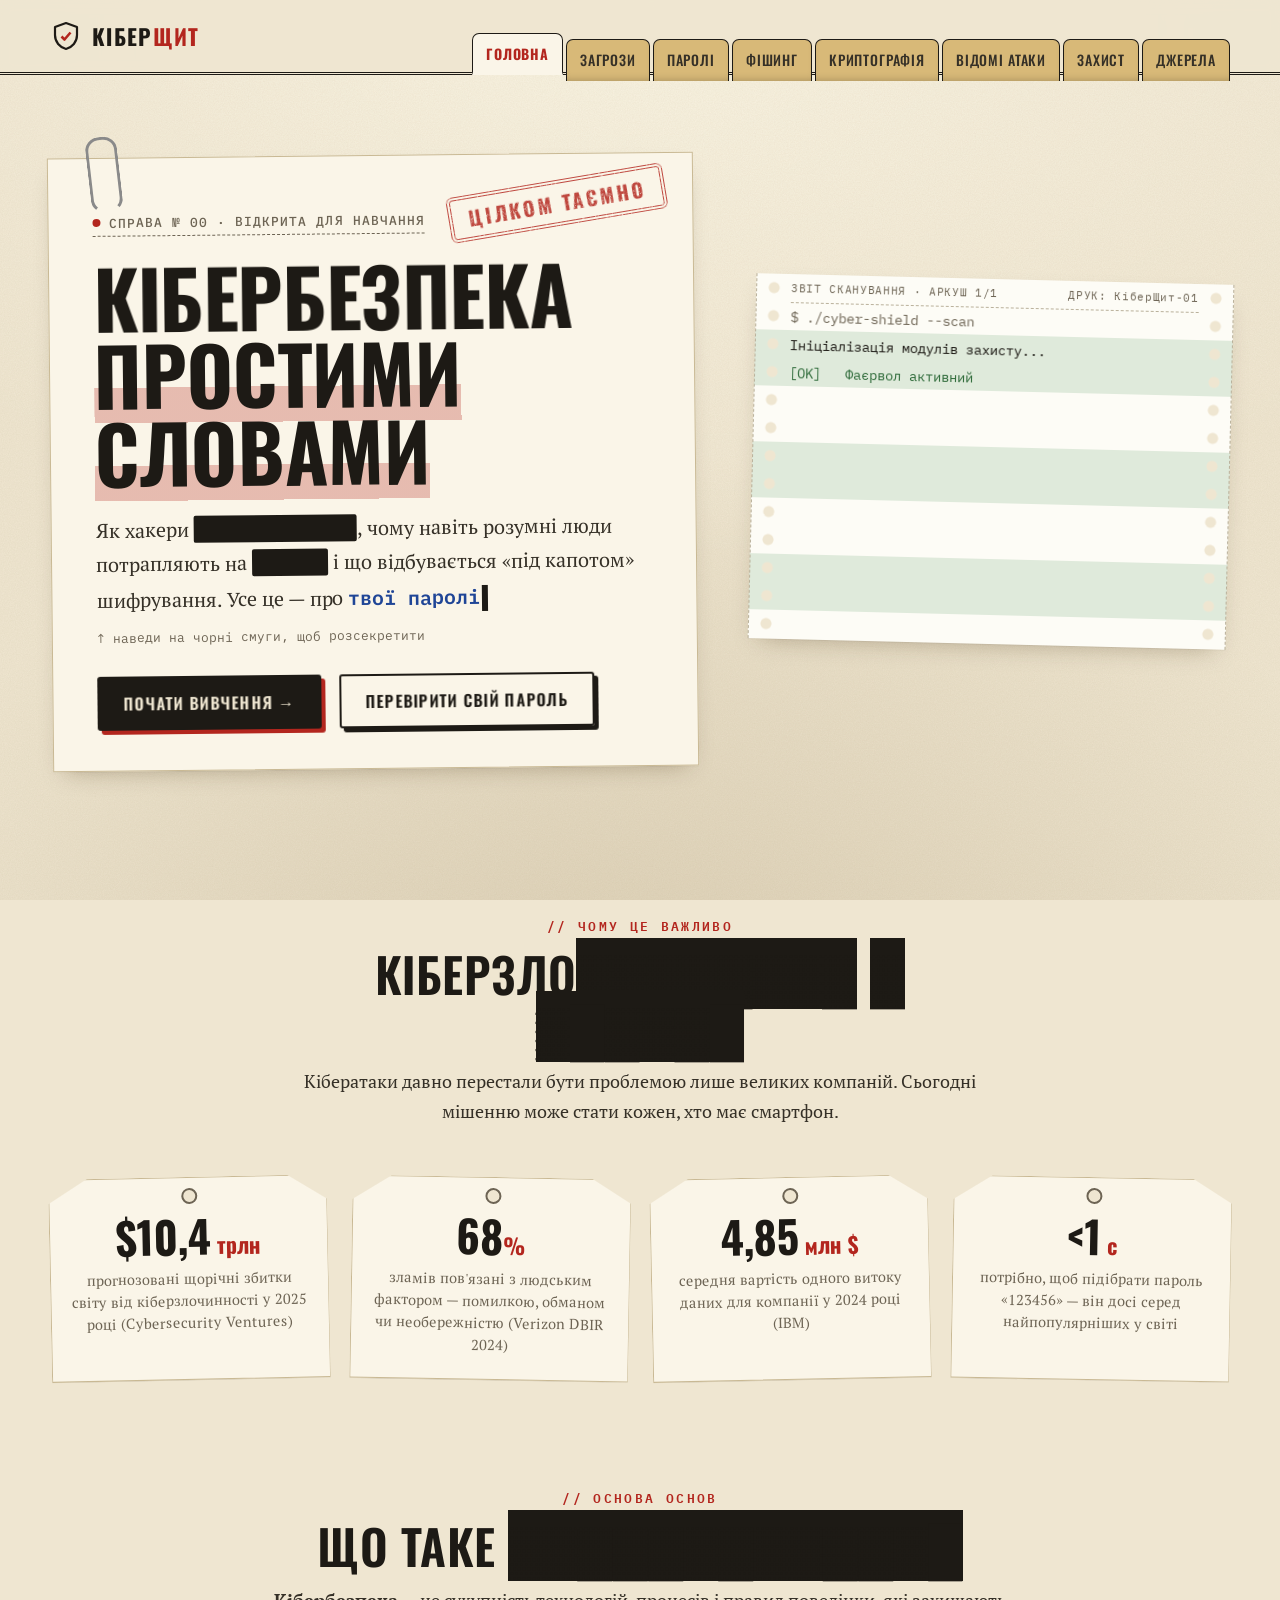
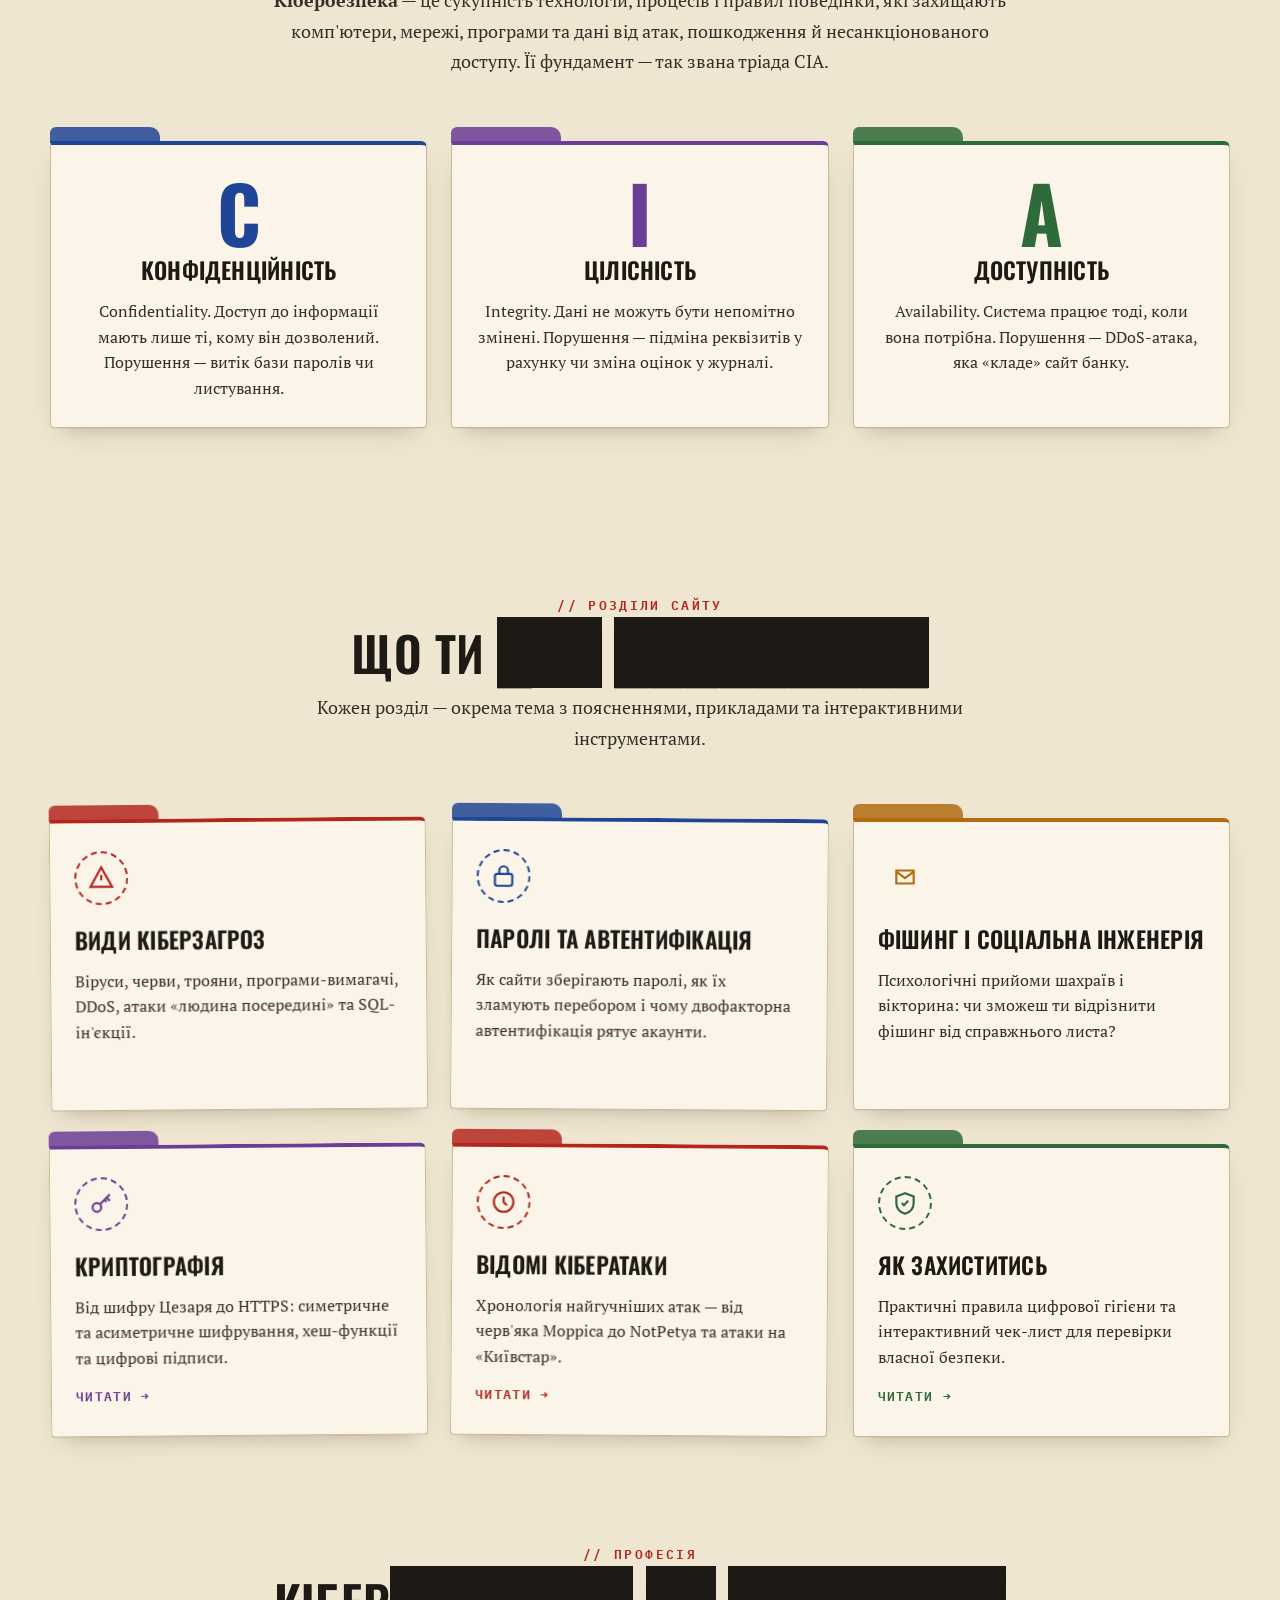
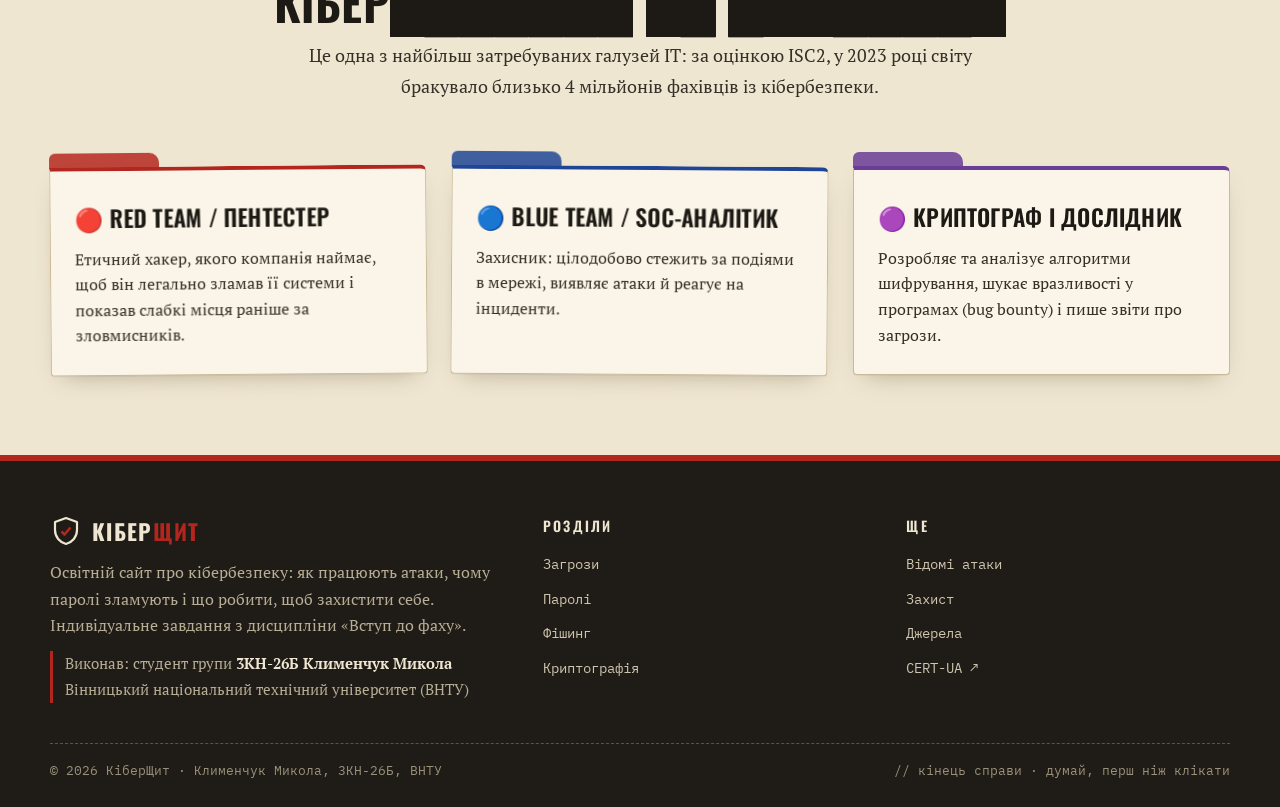
==== commit f9d062c7: "Новий дизайн «Секретне досьє» Папір і друкарський шрифт, вкладки-папки в меню, червоні штампи, чорні" ====
--- a/index.html
+++ b/index.html
@@ -7,26 +7,27 @@
   <meta name="description" content="Освітній сайт про кібербезпеку: види загроз, паролі, фішинг, криптографія, відомі кібератаки та способи захисту.">
   <link rel="preconnect" href="https://fonts.googleapis.com">
   <link rel="preconnect" href="https://fonts.gstatic.com" crossorigin>
-  <link href="https://fonts.googleapis.com/css2?family=Inter:wght@400;500;600;700;800&family=JetBrains+Mono:wght@400;500;600;700;800&display=swap" rel="stylesheet">
-  <link rel="stylesheet" href="assets/style.css?v=2">
-  <link rel="icon" href="data:image/svg+xml,<svg xmlns='http://www.w3.org/2000/svg' viewBox='0 0 32 32'><path d='M16 3 5 7v8c0 7 4.7 12.2 11 14 6.3-1.8 11-7 11-14V7L16 3Z' fill='%2322d3ee'/></svg>">
+  <link href="https://fonts.googleapis.com/css2?family=Oswald:wght@400;500;600;700&family=PT+Serif:ital,wght@0,400;0,700;1,400&family=IBM+Plex+Mono:wght@400;500;600;700&display=swap" rel="stylesheet">
+  <link rel="stylesheet" href="assets/style.css?v=3">
+  <link rel="icon" href="data:image/svg+xml,<svg xmlns='http://www.w3.org/2000/svg' viewBox='0 0 32 32'><path d='M16 3 5 7v8c0 7 4.7 12.2 11 14 6.3-1.8 11-7 11-14V7L16 3Z' fill='%23b3261e'/></svg>">
 </head>
 <body>
 
 <section class="hero">
-  <canvas id="matrix"></canvas>
   <div class="container hero-inner">
-    <div>
-      <span class="tag">Система захисту активна</span>
+    <div class="hero-sheet">
+      <div class="stamp stamp-hero">Цілком таємно</div>
+      <span class="tag">Справа № 00 · Відкрита для навчання</span>
       <h1><span class="glitch" data-text="Кібербезпека">Кібербезпека</span><br><span class="grad">простими словами</span></h1>
-      <p class="lead">Як хакери зламують паролі, чому навіть розумні люди потрапляють на фішинг і що відбувається «під капотом» шифрування. Усе це — про <span class="typed" data-words="твої паролі|твої гроші|твої дані|твою приватність"></span></p>
+      <p class="lead">Як хакери <span class="redact">зламують паролі</span>, чому навіть розумні люди потрапляють на <span class="redact">фішинг</span> і що відбувається «під капотом» шифрування. Усе це — про <span class="typed" data-words="твої паролі|твої гроші|твої дані|твою приватність"></span></p>
+      <p class="hint">↑ наведи на чорні смуги, щоб розсекретити</p>
       <div class="actions">
         <a class="btn" href="threats.html">Почати вивчення →</a>
         <a class="btn ghost" href="passwords.html#checker">Перевірити свій пароль</a>
       </div>
     </div>
     <div class="terminal reveal d2" aria-hidden="true">
-      <div class="bar"><i></i><i></i><i></i></div>
+      <div class="bar"><span>ЗВІТ СКАНУВАННЯ · АРКУШ 1/1</span><span>ДРУК: КіберЩит-01</span></div>
       <pre id="term"></pre>
     </div>
   </div>
@@ -147,7 +148,7 @@
   </div>
 </section>
 
-<script src="assets/main.js?v=2"></script>
+<script src="assets/main.js?v=3"></script>
 <script>
   // Анімація «сканування системи» в терміналі
   (function () {
--- a/assets/style.css
+++ b/assets/style.css
@@ -1,90 +1,101 @@
 /* ==========================================================
-   КіберЩит — спільні стилі сайту
+   КіберЩит — стиль «Секретне досьє»
+   Папір, друкарська машинка, штампи, вкладки-папки
    ========================================================== */
 
 :root {
-  --bg: #060a13;
-  --bg-2: #0a1020;
-  --surface: #0e1628;
-  --surface-2: #131d34;
-  --border: #1d2a47;
-  --text: #d8e0ef;
-  --muted: #8b97b3;
-  --heading: #f2f6ff;
-  --cyan: #22d3ee;
-  --green: #34d399;
-  --red: #fb5574;
-  --amber: #fbbf24;
-  --violet: #a78bfa;
-  --accent: var(--cyan);
-  --glow: 0 0 24px rgba(34, 211, 238, .35);
-  --radius: 14px;
-  --mono: "JetBrains Mono", ui-monospace, Consolas, monospace;
-  --sans: "Inter", system-ui, -apple-system, "Segoe UI", sans-serif;
+  --paper: #efe6d1;
+  --paper-2: #e5d8bb;
+  --card: #faf5e8;
+  --ink: #1d1a15;
+  --ink-2: #353027;
+  --muted: #6d6454;
+  --line: #c9b994;
+  --manila: #d8b978;
+  --manila-2: #e7cf9b;
+
+  /* Кольори «чорнил». Старі назви збережено, щоб працювали inline-стилі */
+  --red: #b3261e;
+  --cyan: #1f4596;      /* сині чорнила */
+  --violet: #6a3d96;
+  --green: #2f6b3a;
+  --amber: #b26b12;
+
+  --bg: var(--paper);
+  --bg-2: var(--paper-2);
+  --surface: var(--card);
+  --surface-2: var(--paper-2);
+  --border: var(--line);
+  --text: var(--ink-2);
+  --heading: var(--ink);
+  --accent: var(--red);
+
+  --radius: 4px;
+  --display: "Oswald", "Arial Narrow", sans-serif;
+  --sans: "PT Serif", Georgia, serif;
+  --mono: "IBM Plex Mono", "Courier New", monospace;
   --maxw: 1180px;
+  --shadow: 0 1px 0 rgba(0,0,0,.04), 0 10px 24px -12px rgba(60,40,10,.35);
 }
 
 * { box-sizing: border-box; }
-html { scroll-behavior: smooth; scroll-padding-top: 90px; }
+html { scroll-behavior: smooth; scroll-padding-top: 100px; }
 body {
   margin: 0;
-  background: var(--bg);
   color: var(--text);
-  font: 17px/1.75 var(--sans);
+  font: 18px/1.72 var(--sans);
+  background-color: var(--paper);
+  background-image:
+    url("data:image/svg+xml,%3Csvg xmlns='http://www.w3.org/2000/svg' width='220' height='220'%3E%3Cfilter id='n'%3E%3CfeTurbulence type='fractalNoise' baseFrequency='.85' numOctaves='3' stitchTiles='stitch'/%3E%3CfeColorMatrix values='0 0 0 0 .35 0 0 0 0 .27 0 0 0 0 .12 0 0 0 .11 0'/%3E%3C/filter%3E%3Crect width='100%25' height='100%25' filter='url(%23n)'/%3E%3C/svg%3E"),
+    radial-gradient(1400px 800px at 50% 0%, rgba(255,250,235,.7), transparent 70%),
+    radial-gradient(1200px 900px at 50% 120%, rgba(120,90,40,.18), transparent 70%);
+  background-attachment: fixed;
   -webkit-font-smoothing: antialiased;
   overflow-x: hidden;
 }
-/* Фонова сітка */
-body::before {
-  content: "";
-  position: fixed; inset: 0; z-index: -2;
-  background:
-    linear-gradient(rgba(34,211,238,.035) 1px, transparent 1px) 0 0 / 44px 44px,
-    linear-gradient(90deg, rgba(34,211,238,.035) 1px, transparent 1px) 0 0 / 44px 44px,
-    radial-gradient(1200px 600px at 85% -10%, rgba(167,139,250,.12), transparent 60%),
-    radial-gradient(900px 500px at -10% 20%, rgba(34,211,238,.10), transparent 60%),
-    var(--bg);
-}
 img { max-width: 100%; display: block; }
-a { color: var(--cyan); text-decoration: none; }
-a:hover { text-decoration: underline; }
-::selection { background: rgba(34,211,238,.3); color: #fff; }
+a { color: var(--cyan); text-decoration: underline; text-decoration-thickness: 1px; text-underline-offset: 3px; }
+a:hover { color: var(--red); }
+::selection { background: rgba(179,38,30,.85); color: #fff; }
+h1, h2, h3, h4 { font-family: var(--display); font-weight: 600; letter-spacing: .01em; }
 
 .container { width: min(var(--maxw), 100% - 32px); margin-inline: auto; }
 
 /* ---------- Прогрес прокрутки ---------- */
-.progress {
-  position: fixed; top: 0; left: 0; height: 3px; width: 0;
-  background: linear-gradient(90deg, var(--cyan), var(--violet), var(--green));
-  z-index: 200; box-shadow: var(--glow);
-}
-
-/* ---------- Шапка ---------- */
+.progress { position: fixed; top: 0; left: 0; height: 4px; width: 0; background: var(--red); z-index: 200; }
+
+/* ---------- Шапка з вкладками-папками ---------- */
 .header {
   position: sticky; top: 0; z-index: 100;
-  background: rgba(6,10,19,.72);
-  backdrop-filter: blur(14px);
-  -webkit-backdrop-filter: blur(14px);
-  border-bottom: 1px solid var(--border);
-}
-.header .container { display: flex; align-items: center; justify-content: space-between; height: 68px; gap: 16px; }
-.logo { display: flex; align-items: center; gap: 10px; font: 700 20px var(--mono); color: var(--heading); white-space: nowrap; }
-.logo:hover { text-decoration: none; }
-.logo svg { width: 30px; height: 30px; filter: drop-shadow(0 0 8px rgba(34,211,238,.6)); }
-.logo b { color: var(--cyan); font-weight: inherit; }
-
-.nav { display: flex; gap: 4px; }
+  background: rgba(239,230,209,.94);
+  backdrop-filter: blur(6px);
+  border-bottom: 3px double var(--ink);
+}
+.header .container { display: flex; align-items: flex-end; justify-content: space-between; height: 72px; gap: 16px; }
+.logo {
+  display: flex; align-items: center; gap: 10px; align-self: center;
+  font: 700 22px var(--display); text-transform: uppercase; letter-spacing: .06em;
+  color: var(--ink); white-space: nowrap; text-decoration: none;
+}
+.logo:hover { color: var(--ink); }
+.logo svg { width: 32px; height: 32px; }
+.logo b { color: var(--red); font-weight: inherit; }
+
+.nav { display: flex; gap: 3px; margin-bottom: -3px; }
 .nav a {
-  color: var(--muted); font-size: 15px; font-weight: 500;
-  padding: 8px 12px; border-radius: 8px; position: relative; transition: color .2s, background .2s;
-}
-.nav a:hover { color: var(--heading); background: var(--surface); text-decoration: none; }
-.nav a.active { color: var(--cyan); }
-.nav a.active::after {
-  content: ""; position: absolute; left: 12px; right: 12px; bottom: 2px; height: 2px;
-  background: var(--cyan); border-radius: 2px; box-shadow: var(--glow);
-}
-.burger { display: none; background: none; border: 1px solid var(--border); border-radius: 8px; color: var(--text); width: 42px; height: 42px; cursor: pointer; }
+  font: 500 14px var(--display); text-transform: uppercase; letter-spacing: .06em;
+  color: var(--ink-2); text-decoration: none;
+  padding: 9px 13px 8px; border: 1px solid var(--ink); border-bottom: 0;
+  border-radius: 7px 7px 0 0; background: var(--manila);
+  transform: translateY(6px); transition: transform .2s, background .2s;
+  box-shadow: inset 0 -6px 8px -6px rgba(0,0,0,.25);
+}
+.nav a:hover { transform: translateY(2px); background: var(--manila-2); color: var(--ink); }
+.nav a.active {
+  background: var(--card); color: var(--red); transform: none; font-weight: 700;
+  border-bottom: 3px solid var(--card); box-shadow: none; position: relative; z-index: 1;
+}
+.burger { display: none; align-self: center; background: var(--card); border: 2px solid var(--ink); border-radius: 4px; color: var(--ink); width: 44px; height: 44px; cursor: pointer; }
 .burger span, .burger span::before, .burger span::after {
   display: block; width: 18px; height: 2px; background: currentColor; margin: auto; position: relative; transition: .3s;
 }
@@ -95,506 +106,515 @@
 .burger.open span::before { top: 0; transform: rotate(45deg); }
 .burger.open span::after { top: 0; transform: rotate(-45deg); }
 
-@media (max-width: 980px) {
+@media (max-width: 1040px) {
+  .header .container { align-items: center; }
   .burger { display: block; }
   .nav {
-    position: fixed; top: 68px; left: 0; right: 0;
-    flex-direction: column; padding: 12px 16px 20px;
-    background: rgba(6,10,19,.97); border-bottom: 1px solid var(--border);
-    transform: translateY(-120%); transition: transform .35s ease; z-index: 99;
+    position: fixed; top: 75px; left: 0; right: 0; margin: 0;
+    flex-direction: column; gap: 6px; padding: 14px 16px 20px;
+    background: var(--paper); border-bottom: 3px double var(--ink);
+    transform: translateY(-130%); transition: transform .35s ease; z-index: 99;
   }
   .nav.open { transform: none; }
-  .nav a { padding: 12px; font-size: 17px; }
-  .nav a.active::after { display: none; }
+  .nav a, .nav a.active { transform: none; border: 1px solid var(--ink); border-radius: 4px; font-size: 16px; padding: 12px 14px; }
 }
 
 /* ---------- Кнопки ---------- */
 .btn {
-  display: inline-flex; align-items: center; gap: 8px;
-  padding: 13px 24px; border-radius: 10px; font-weight: 600; font-size: 16px;
-  border: 1px solid var(--cyan); color: #04121a; background: var(--cyan);
-  cursor: pointer; transition: transform .2s, box-shadow .2s, background .2s; font-family: inherit;
-}
-.btn:hover { text-decoration: none; transform: translateY(-2px); box-shadow: 0 8px 30px rgba(34,211,238,.4); }
-.btn.ghost { background: transparent; color: var(--cyan); }
-.btn.ghost:hover { background: rgba(34,211,238,.08); }
+  display: inline-flex; align-items: center; gap: 8px; position: relative; overflow: hidden;
+  padding: 13px 24px; border-radius: 3px; cursor: pointer; text-decoration: none;
+  font: 600 16px var(--display); text-transform: uppercase; letter-spacing: .08em;
+  color: var(--paper); background: var(--ink); border: 2px solid var(--ink);
+  box-shadow: 4px 4px 0 var(--red); transition: transform .15s, box-shadow .15s;
+}
+.btn:hover { color: var(--paper); transform: translate(-2px, -2px); box-shadow: 6px 6px 0 var(--red); }
+.btn:active { transform: translate(2px, 2px); box-shadow: 1px 1px 0 var(--red); }
+.btn.ghost { background: transparent; color: var(--ink); box-shadow: 4px 4px 0 var(--ink); }
+.btn.ghost:hover { background: var(--card); color: var(--ink); box-shadow: 6px 6px 0 var(--ink); }
 .btn.small { padding: 8px 16px; font-size: 14px; }
+.btn::after {
+  content: ""; position: absolute; top: 0; left: -75%; width: 50%; height: 100%;
+  background: linear-gradient(120deg, transparent, rgba(255,255,255,.35), transparent);
+  transform: skewX(-20deg); pointer-events: none;
+}
+.btn:hover::after { animation: shine .8s ease; }
+@keyframes shine { to { left: 130%; } }
+
+/* ---------- Штампи ---------- */
+.stamp {
+  display: inline-block; font: 700 22px var(--display); text-transform: uppercase; letter-spacing: .14em;
+  color: var(--red); border: 4px double var(--red); border-radius: 6px; padding: 4px 16px;
+  transform: rotate(-9deg); opacity: .85; pointer-events: none;
+  -webkit-mask-image: url("data:image/svg+xml,%3Csvg xmlns='http://www.w3.org/2000/svg' width='160' height='160'%3E%3Cfilter id='m'%3E%3CfeTurbulence baseFrequency='.9' numOctaves='2'/%3E%3CfeColorMatrix values='0 0 0 0 0 0 0 0 0 0 0 0 0 0 0 0 0 0 -2.2 1.7'/%3E%3C/filter%3E%3Crect width='100%25' height='100%25' filter='url(%23m)'/%3E%3C/svg%3E");
+          mask-image: url("data:image/svg+xml,%3Csvg xmlns='http://www.w3.org/2000/svg' width='160' height='160'%3E%3Cfilter id='m'%3E%3CfeTurbulence baseFrequency='.9' numOctaves='2'/%3E%3CfeColorMatrix values='0 0 0 0 0 0 0 0 0 0 0 0 0 0 0 0 0 0 -2.2 1.7'/%3E%3C/filter%3E%3Crect width='100%25' height='100%25' filter='url(%23m)'/%3E%3C/svg%3E");
+  animation: slam .55s cubic-bezier(.2,1.6,.4,1) .5s both;
+}
+@keyframes slam {
+  0% { opacity: 0; transform: rotate(-9deg) scale(2.6); }
+  70% { opacity: .9; transform: rotate(-9deg) scale(.94); }
+  100% { opacity: .85; transform: rotate(-9deg) scale(1); }
+}
+.stamp.green { color: var(--green); border-color: var(--green); }
+
+/* Розсекречування: чорні смуги, що зникають при наведенні */
+.redact {
+  background: var(--ink); color: transparent; border-radius: 2px; padding: 0 3px;
+  box-decoration-break: clone; -webkit-box-decoration-break: clone;
+  transition: background .35s, color .35s; cursor: help;
+}
+.redact:hover, .redact.open { background: rgba(179,38,30,.15); color: var(--red); }
+.hint { font: 13px var(--mono); color: var(--muted); margin: -8px 0 0; }
 
 /* ---------- Головний екран ---------- */
-.hero { position: relative; min-height: calc(100vh - 68px); display: flex; align-items: center; overflow: hidden; }
-#matrix { position: absolute; inset: 0; width: 100%; height: 100%; opacity: .22; z-index: -1; }
-.hero::after {
-  content: ""; position: absolute; inset: 0; z-index: -1;
-  background: radial-gradient(ellipse at center, transparent 30%, var(--bg) 85%);
-}
-.hero-inner { display: grid; grid-template-columns: 1.2fr .8fr; gap: 48px; align-items: center; padding: 60px 0; }
+.hero { position: relative; padding: 50px 0 30px; overflow: hidden; }
+.hero-inner { display: grid; grid-template-columns: 1.15fr .85fr; gap: 56px; align-items: center; padding: 30px 0; }
+.hero-sheet {
+  position: relative; background: var(--card); padding: 46px 44px 40px; box-shadow: var(--shadow);
+  border: 1px solid var(--line); transform: rotate(-.6deg);
+}
+/* Скріпка */
+.hero-sheet::before {
+  content: ""; position: absolute; top: -22px; left: 40px; width: 26px; height: 70px;
+  border: 3px solid #8a8a8a; border-radius: 14px; border-bottom-color: transparent; transform: rotate(-6deg);
+}
+.stamp-hero { position: absolute; top: 26px; right: 26px; font-size: 20px; }
 .tag {
   display: inline-flex; align-items: center; gap: 8px;
-  font: 500 13px var(--mono); color: var(--green);
-  padding: 6px 12px; border: 1px solid rgba(52,211,153,.35); border-radius: 999px; background: rgba(52,211,153,.07);
-}
-.tag::before { content: ""; width: 7px; height: 7px; border-radius: 50%; background: var(--green); box-shadow: 0 0 10px var(--green); animation: pulse 1.6s infinite; }
-@keyframes pulse { 50% { opacity: .3; } }
+  font: 500 13px var(--mono); color: var(--muted); text-transform: uppercase; letter-spacing: .08em;
+  border-bottom: 1px dashed var(--muted); padding-bottom: 4px;
+}
+.tag::before { content: ""; width: 8px; height: 8px; border-radius: 50%; background: var(--red); animation: pulse 1.6s infinite; }
+@keyframes pulse { 50% { opacity: .25; } }
 
 .hero h1 {
-  font-size: clamp(40px, 6.5vw, 76px); line-height: 1.05; margin: 22px 0 18px; color: var(--heading); letter-spacing: -.02em;
+  font-size: clamp(42px, 6.2vw, 80px); line-height: .98; margin: 22px 0 22px; color: var(--ink);
+  text-transform: uppercase; letter-spacing: -.005em; font-weight: 700;
 }
 .hero h1 .grad {
-  background: linear-gradient(90deg, var(--cyan), var(--violet));
-  -webkit-background-clip: text; background-clip: text; color: transparent;
-}
-.hero .lead { font-size: 19px; color: var(--muted); max-width: 600px; }
-.typed { font-family: var(--mono); color: var(--green); }
-.typed::after { content: "▋"; animation: blink 1s steps(1) infinite; margin-left: 2px; }
+  color: var(--ink);
+  background: linear-gradient(transparent 62%, rgba(179,38,30,.28) 62%, rgba(179,38,30,.28) 92%, transparent 92%);
+  background-size: 0% 100%; background-repeat: no-repeat;
+  animation: marker 1.1s ease 1.1s forwards;
+}
+@keyframes marker { to { background-size: 100% 100%; } }
+.hero .lead { font-size: 20px; color: var(--ink-2); max-width: 620px; }
+.typed { font-family: var(--mono); color: var(--cyan); font-weight: 600; }
+.typed::after { content: "▌"; animation: blink 1s steps(1) infinite; margin-left: 2px; color: var(--ink); }
 @keyframes blink { 50% { opacity: 0; } }
-.hero .actions { display: flex; gap: 14px; flex-wrap: wrap; margin-top: 32px; }
-
-/* Глітч-ефект */
+.hero .actions { display: flex; gap: 18px; flex-wrap: wrap; margin-top: 30px; }
+
+/* Ефект «зсуву друку»: кольорові шари на мить з'їжджають */
 .glitch { position: relative; display: inline-block; }
-.glitch::before, .glitch::after {
-  content: attr(data-text); position: absolute; inset: 0; opacity: 0; pointer-events: none;
-}
-/* Шари видно лише на мить під час «збою», решту часу заголовок суцільно білий */
-.glitch::before { color: var(--violet); animation: glitch 4s infinite steps(1); clip-path: inset(10% 0 55% 0); }
-.glitch::after { color: var(--green); animation: glitch 4s infinite steps(1) .15s; clip-path: inset(50% 0 15% 0); }
-@keyframes glitch {
-  0%, 89% { opacity: 0; transform: none; }
-  90% { opacity: .85; transform: translate(-4px, 1px); }
-  92% { opacity: .85; transform: translate(4px, -1px); }
-  94% { opacity: .85; transform: translate(-2px, 2px); }
-  96% { opacity: 0; transform: none; }
-  100% { opacity: 0; transform: none; }
-}
-
-/* Термінал на головній */
+.glitch::before, .glitch::after { content: attr(data-text); position: absolute; inset: 0; opacity: 0; pointer-events: none; }
+.glitch::before { color: var(--red); animation: misprint 5s infinite steps(1); }
+.glitch::after { color: var(--cyan); animation: misprint 5s infinite steps(1) .12s; }
+@keyframes misprint {
+  0%, 90% { opacity: 0; transform: none; }
+  91% { opacity: .55; transform: translate(-3px, 1px); }
+  93% { opacity: .55; transform: translate(3px, -1px); }
+  95% { opacity: 0; transform: none; }
+}
+
+/* Роздруківка на «зебровому» папері замість терміналу */
 .terminal {
-  background: rgba(10,16,32,.9); border: 1px solid var(--border); border-radius: var(--radius);
-  box-shadow: 0 30px 80px rgba(0,0,0,.5), var(--glow); overflow: hidden; font: 14px/1.7 var(--mono);
-}
-.terminal .bar { display: flex; gap: 7px; padding: 12px 14px; background: var(--surface-2); border-bottom: 1px solid var(--border); }
-.terminal .bar i { width: 12px; height: 12px; border-radius: 50%; background: #ff5f57; }
-.terminal .bar i:nth-child(2) { background: #febc2e; }
-.terminal .bar i:nth-child(3) { background: #28c840; }
-.terminal pre { margin: 0; padding: 18px; min-height: 300px; white-space: pre-wrap; color: var(--text); }
+  position: relative; font: 14px/28px var(--mono); color: var(--ink);
+  background: repeating-linear-gradient(#fdfcf6 0 56px, #dfeadb 56px 112px);
+  padding: 0 34px; box-shadow: var(--shadow); transform: rotate(1.4deg);
+  border-left: 1px dashed #b9b09a; border-right: 1px dashed #b9b09a;
+}
+/* Перфорація по краях */
+.terminal::before, .terminal::after {
+  content: ""; position: absolute; top: 0; bottom: 0; width: 34px;
+  background: radial-gradient(circle at 17px 14px, var(--paper) 5px, transparent 6px) 0 0 / 34px 28px repeat-y;
+}
+.terminal::before { left: 0; }
+.terminal::after { right: 0; }
+.terminal .bar { display: flex; justify-content: space-between; gap: 10px; font-size: 11px; color: var(--muted); border-bottom: 1px dashed #b9b09a; letter-spacing: .06em; }
+.terminal pre { margin: 0; padding: 0 0 28px; min-height: 336px; white-space: pre-wrap; font: inherit; }
 .terminal .ok { color: var(--green); }
 .terminal .warn { color: var(--amber); }
-.terminal .bad { color: var(--red); }
+.terminal .bad { color: var(--red); font-weight: 600; }
 .terminal .dim { color: var(--muted); }
 
 @media (max-width: 900px) {
-  .hero-inner { grid-template-columns: 1fr; }
-  .hero { min-height: auto; }
+  .hero-inner { grid-template-columns: 1fr; gap: 36px; }
+  .hero-sheet { padding: 40px 22px 30px; }
+  .stamp-hero { top: 12px; right: 10px; font-size: 15px; }
+  .terminal { transform: none; }
 }
 
 /* ---------- Секції ---------- */
-section.block { padding: 90px 0; }
-.section-title { text-align: center; max-width: 720px; margin: 0 auto 50px; }
-.section-title .kicker { font: 600 13px var(--mono); color: var(--cyan); letter-spacing: .15em; text-transform: uppercase; }
-.section-title h2 { font-size: clamp(30px, 4vw, 44px); color: var(--heading); margin: 10px 0 12px; line-height: 1.15; }
-.section-title p { color: var(--muted); margin: 0; }
-
-/* Статистика */
-.stats { display: grid; grid-template-columns: repeat(4, 1fr); gap: 18px; }
+section.block { padding: 80px 0; }
+.section-title { text-align: center; max-width: 740px; margin: 0 auto 50px; }
+.section-title .kicker { font: 600 13px var(--mono); color: var(--red); letter-spacing: .18em; text-transform: uppercase; }
+.section-title h2 { font-size: clamp(32px, 4.2vw, 48px); color: var(--ink); margin: 8px 0 12px; line-height: 1.1; text-transform: uppercase; }
+.section-title p { color: var(--ink-2); margin: 0; }
+
+/* Статистика — бирки з доказами */
+.stats { display: grid; grid-template-columns: repeat(4, 1fr); gap: 22px; }
 .stat {
-  background: var(--surface); border: 1px solid var(--border); border-radius: var(--radius);
-  padding: 26px 22px; text-align: center; position: relative; overflow: hidden;
-}
-.stat::before { content: ""; position: absolute; inset: 0 0 auto; height: 2px; background: linear-gradient(90deg, transparent, var(--cyan), transparent); }
-.stat .num { font: 700 40px var(--mono); color: var(--heading); line-height: 1.1; }
-.stat .num small { font-size: 22px; color: var(--cyan); }
-.stat p { margin: 8px 0 0; color: var(--muted); font-size: 14px; line-height: 1.5; }
+  position: relative; background: var(--card); border: 1px solid var(--line); padding: 34px 20px 24px; text-align: center;
+  box-shadow: var(--shadow); transition: transform .3s;
+  clip-path: polygon(14% 0, 86% 0, 100% 12%, 100% 100%, 0 100%, 0 12%);
+}
+.stat::before { content: ""; position: absolute; top: 10px; left: 50%; width: 12px; height: 12px; margin-left: -6px; border-radius: 50%; border: 2px solid var(--muted); background: var(--paper); }
+.stat.visible:nth-child(odd) { transform: rotate(-1.2deg); }
+.stat.visible:nth-child(even) { transform: rotate(1deg); }
+.stat.visible:hover { transform: rotate(0) translateY(-4px); }
+.stat .num { font: 700 44px var(--display); color: var(--ink); line-height: 1.1; }
+.stat .num small { font-size: 22px; color: var(--red); }
+.stat p { margin: 8px 0 0; color: var(--muted); font-size: 14.5px; line-height: 1.5; }
 @media (max-width: 800px) { .stats { grid-template-columns: repeat(2, 1fr); } }
 @media (max-width: 440px) { .stats { grid-template-columns: 1fr; } }
 
-/* Картки розділів */
-.cards { display: grid; grid-template-columns: repeat(3, 1fr); gap: 20px; }
+/* Картки — папки з язичком */
+.cards { display: grid; grid-template-columns: repeat(3, 1fr); gap: 34px 24px; padding-top: 14px; }
 .card {
   --c: var(--cyan);
-  display: block; position: relative; padding: 30px 26px; border-radius: var(--radius);
-  background: var(--surface); border: 1px solid var(--border); color: var(--text);
-  transition: transform .3s, border-color .3s, box-shadow .3s; overflow: hidden;
-}
-.card::after {
-  content: ""; position: absolute; width: 220px; height: 220px; border-radius: 50%;
-  background: radial-gradient(circle, color-mix(in srgb, var(--c) 25%, transparent), transparent 70%);
-  top: var(--my, -200px); left: var(--mx, -200px); transform: translate(-50%, -50%);
-  pointer-events: none; transition: opacity .3s; opacity: 0;
-}
-.card:hover::after { opacity: 1; }
-a.card:hover { text-decoration: none; transform: translateY(-6px); border-color: var(--c); box-shadow: 0 20px 50px rgba(0,0,0,.35); }
+  display: block; position: relative; padding: 28px 24px 26px; color: var(--text); text-decoration: none;
+  background: var(--card); border: 1px solid var(--line); border-top: 4px solid var(--c);
+  border-radius: 0 6px 4px 4px; box-shadow: var(--shadow);
+  transition: transform .3s, box-shadow .3s, opacity .7s; transform-style: preserve-3d;
+}
+.card::before {
+  content: ""; position: absolute; top: -18px; left: -1px; width: 110px; height: 16px;
+  background: var(--c); border-radius: 6px 10px 0 0; opacity: .85;
+}
+.card::after { display: none; }
+a.card:hover { color: var(--text); transform: translateY(-6px); box-shadow: 0 22px 34px -16px rgba(60,40,10,.5); }
 .card .icon {
-  width: 52px; height: 52px; border-radius: 12px; display: grid; place-items: center;
-  background: color-mix(in srgb, var(--c) 14%, transparent); color: var(--c); margin-bottom: 18px;
-  border: 1px solid color-mix(in srgb, var(--c) 35%, transparent);
+  width: 54px; height: 54px; border-radius: 50%; display: grid; place-items: center;
+  color: var(--c); margin-bottom: 16px; border: 2px dashed var(--c); background: transparent;
 }
 .card .icon svg { width: 26px; height: 26px; }
-.card h3 { color: var(--heading); margin: 0 0 8px; font-size: 21px; }
-.card p { margin: 0; color: var(--muted); font-size: 15.5px; line-height: 1.65; }
-.card .more { display: inline-block; margin-top: 16px; font: 600 14px var(--mono); color: var(--c); }
+.card h3 { color: var(--ink); margin: 0 0 8px; font-size: 23px; text-transform: uppercase; }
+.card p { margin: 0; color: var(--ink-2); font-size: 16px; line-height: 1.6; }
+.card .more { display: inline-block; margin-top: 14px; font: 600 13px var(--mono); color: var(--c); text-transform: uppercase; letter-spacing: .1em; }
+.card.tilting { transition: transform .08s linear, box-shadow .3s; }
+a.card:hover .icon { animation: pop .5s ease; }
+@keyframes pop { 40% { transform: scale(1.18) rotate(-10deg); } 70% { transform: scale(.96); } }
 @media (max-width: 900px) { .cards { grid-template-columns: repeat(2, 1fr); } }
 @media (max-width: 600px) { .cards { grid-template-columns: 1fr; } }
 
 /* Тріада CIA */
-.cia { display: grid; grid-template-columns: repeat(3, 1fr); gap: 20px; }
+.cia { display: grid; grid-template-columns: repeat(3, 1fr); gap: 34px 24px; padding-top: 14px; }
 .cia .card { text-align: center; }
-.cia .letter { font: 800 64px var(--mono); line-height: 1; color: var(--c); text-shadow: 0 0 30px color-mix(in srgb, var(--c) 60%, transparent); }
+.cia .letter { font: 700 78px var(--display); line-height: 1; color: var(--c); }
 @media (max-width: 760px) { .cia { grid-template-columns: 1fr; } }
 
-/* ---------- Внутрішні сторінки ---------- */
-.page-hero { padding: 70px 0 50px; border-bottom: 1px solid var(--border); position: relative; overflow: hidden; }
+/* ---------- Шапка внутрішніх сторінок ---------- */
+.page-hero { position: relative; overflow: hidden; padding: 60px 0 46px; border-bottom: 3px double var(--ink); background: rgba(250,245,232,.55); }
+.page-hero .net { position: absolute; inset: 0; width: 100%; height: 100%; z-index: 0; pointer-events: none; }
+.page-hero .container { position: relative; z-index: 1; }
+.page-hero .case-no { font: 600 13px var(--mono); color: var(--red); letter-spacing: .2em; text-transform: uppercase; margin-bottom: 6px; }
 .page-hero .crumbs { font: 13px var(--mono); color: var(--muted); }
 .page-hero .crumbs a { color: var(--muted); }
-.page-hero h1 { font-size: clamp(34px, 5vw, 58px); color: var(--heading); margin: 14px 0 14px; line-height: 1.1; letter-spacing: -.02em; }
-.page-hero p { color: var(--muted); font-size: 19px; max-width: 760px; margin: 0; }
-.page-hero .meta { display: flex; gap: 20px; flex-wrap: wrap; margin-top: 24px; font: 13px var(--mono); color: var(--muted); }
-.page-hero .meta b { color: var(--cyan); font-weight: 500; }
+.page-hero h1 { font-size: clamp(38px, 5.4vw, 68px); color: var(--ink); margin: 12px 0 14px; line-height: 1.02; text-transform: uppercase; font-weight: 700; }
+.page-hero p { color: var(--ink-2); font-size: 20px; max-width: 760px; margin: 0; }
+.page-hero .meta { display: flex; gap: 22px; flex-wrap: wrap; margin-top: 22px; font: 13px var(--mono); color: var(--muted); }
+.page-hero .meta b { color: var(--red); font-weight: 600; }
+.page-hero .stamp { position: absolute; right: 2%; top: 4px; font-size: 26px; z-index: 2; }
 .page-hero .big-icon {
-  position: absolute; right: 4%; top: 50%; transform: translateY(-50%);
-  width: 240px; height: 240px; color: var(--cyan); opacity: .08; pointer-events: none;
-}
-@media (max-width: 800px) { .page-hero .big-icon { display: none; } }
-
+  position: absolute; right: 7%; bottom: -30px; width: 230px; height: 230px; color: var(--ink); opacity: .07;
+  pointer-events: none; z-index: 0; animation: floaty 7s ease-in-out infinite;
+}
+@keyframes floaty { 50% { transform: translateY(-12px) rotate(4deg); } }
+@media (max-width: 800px) {
+  .page-hero .big-icon { display: none; }
+  .page-hero .stamp { position: static; display: inline-block; font-size: 16px; margin-bottom: 14px; }
+}
+
+/* ---------- Статті ---------- */
 .article-layout { display: grid; grid-template-columns: 250px 1fr; gap: 56px; padding: 56px 0 90px; }
-.toc { position: sticky; top: 96px; align-self: start; max-height: calc(100vh - 120px); overflow: auto; }
-.toc h4 { font: 600 12px var(--mono); color: var(--muted); letter-spacing: .15em; text-transform: uppercase; margin: 0 0 14px; }
+.toc {
+  position: sticky; top: 100px; align-self: start; max-height: calc(100vh - 120px); overflow: auto;
+  background: var(--card) repeating-linear-gradient(transparent 0 31px, rgba(31,69,150,.12) 31px 32px);
+  background-position: 0 40px; border: 1px solid var(--line); box-shadow: var(--shadow); padding: 14px 16px 16px;
+  border-left: 3px solid rgba(179,38,30,.45);
+}
+.toc h4 { font: 700 13px var(--display); color: var(--red); letter-spacing: .2em; text-transform: uppercase; margin: 0 0 10px; }
 .toc a {
-  display: block; color: var(--muted); font-size: 14.5px; line-height: 1.45; padding: 7px 0 7px 14px;
-  border-left: 2px solid var(--border); transition: .2s;
-}
-.toc a:hover { color: var(--heading); text-decoration: none; }
-.toc a.active { color: var(--cyan); border-color: var(--cyan); }
+  display: block; color: var(--ink-2); text-decoration: none; font: 14px/1.4 var(--mono);
+  padding: 7px 0 7px 10px; border-left: 2px solid transparent; transition: .2s;
+}
+.toc a:hover { color: var(--red); }
+.toc a.active { color: var(--red); border-color: var(--red); font-weight: 600; }
 @media (max-width: 980px) {
   .article-layout { grid-template-columns: 1fr; gap: 0; }
-  .toc { position: static; max-height: none; background: var(--surface); border: 1px solid var(--border); border-radius: var(--radius); padding: 20px; margin-bottom: 30px; }
-}
-
-/* Типографіка статті */
+  .toc { position: static; max-height: none; margin-bottom: 30px; }
+}
+
 .prose { min-width: 0; max-width: 820px; counter-reset: h2; }
 .prose h2 {
-  font-size: clamp(26px, 3.2vw, 34px); color: var(--heading); margin: 64px 0 18px; line-height: 1.2;
-  counter-increment: h2; scroll-margin-top: 90px;
-}
-.prose h2::before { content: counter(h2, decimal-leading-zero) " "; font: 600 .7em var(--mono); color: var(--cyan); margin-right: 6px; vertical-align: .12em; }
+  position: relative; font-size: clamp(27px, 3.2vw, 36px); color: var(--ink); margin: 64px 0 20px; line-height: 1.15;
+  counter-increment: h2; scroll-margin-top: 100px; text-transform: uppercase; padding-bottom: 10px;
+}
+.prose h2::before { content: "§" counter(h2) " "; font: 600 .62em var(--mono); color: var(--red); margin-right: 6px; vertical-align: .15em; }
+.prose h2::after { content: ""; position: absolute; left: 0; bottom: 0; height: 3px; width: 0; background: var(--ink); transition: width 1s ease .2s; }
+.prose h2.visible::after { width: 120px; }
 .prose > h2:first-child { margin-top: 0; }
-.prose h3 { font-size: 22px; color: var(--heading); margin: 36px 0 10px; }
+.prose h3 { font-size: 23px; color: var(--ink); margin: 36px 0 10px; text-transform: uppercase; }
 .prose p { margin: 0 0 18px; }
-.prose ul, .prose ol { padding-left: 22px; margin: 0 0 20px; }
+.prose ul, .prose ol { padding-left: 24px; margin: 0 0 20px; }
 .prose li { margin-bottom: 8px; }
-.prose li::marker { color: var(--cyan); }
-.prose strong { color: var(--heading); }
-.prose code { font: .88em var(--mono); background: var(--surface-2); padding: 2px 7px; border-radius: 6px; color: var(--green); border: 1px solid var(--border); }
+.prose li::marker { color: var(--red); font-family: var(--mono); }
+.prose strong { color: var(--ink); background: linear-gradient(transparent 70%, rgba(179,38,30,.14) 70%); }
+.prose code { font: .84em var(--mono); background: var(--paper-2); padding: 2px 6px; border-radius: 2px; color: var(--red); border: 1px solid var(--line); }
 .prose pre {
-  font: 14px/1.65 var(--mono); background: var(--bg-2); border: 1px solid var(--border); border-radius: 10px;
-  padding: 18px 20px; overflow-x: auto; color: var(--text); margin: 0 0 22px;
+  font: 14px/1.65 var(--mono); background: var(--card); border: 1px solid var(--line); border-left: 4px solid var(--ink);
+  padding: 18px 20px; overflow-x: auto; color: var(--ink); margin: 0 0 22px; box-shadow: var(--shadow);
 }
 .prose pre code { background: none; border: 0; padding: 0; color: inherit; }
 .prose blockquote {
-  margin: 28px 0; padding: 18px 24px; border-left: 3px solid var(--violet);
-  background: linear-gradient(90deg, rgba(167,139,250,.08), transparent); border-radius: 0 10px 10px 0;
-  font-size: 19px; font-style: italic; color: var(--heading);
-}
-.prose blockquote cite { display: block; margin-top: 8px; font-size: 14px; font-style: normal; color: var(--muted); }
-
+  margin: 30px 0; padding: 20px 26px; border-left: 4px solid var(--red); background: var(--card);
+  font-size: 21px; font-style: italic; color: var(--ink); box-shadow: var(--shadow);
+}
+.prose blockquote cite { display: block; margin-top: 8px; font: 13px var(--mono); font-style: normal; color: var(--muted); }
+
+/* Примітки-стікери */
 .callout {
-  --c: var(--cyan);
-  display: flex; gap: 14px; padding: 18px 20px; margin: 26px 0; border-radius: 12px;
-  background: color-mix(in srgb, var(--c) 8%, transparent); border: 1px solid color-mix(in srgb, var(--c) 30%, transparent);
+  --c: var(--cyan); --note: #fff4a3;
+  position: relative; display: flex; gap: 14px; padding: 22px 22px 18px; margin: 34px 0;
+  background: var(--note); color: var(--ink); box-shadow: 0 14px 22px -14px rgba(60,40,10,.55);
+  border-bottom-right-radius: 18px 6px;
+}
+.callout.visible { transform: rotate(-.5deg); }
+.callout::before {
+  content: ""; position: absolute; top: -12px; left: 50%; width: 110px; height: 24px; margin-left: -55px;
+  background: rgba(255,255,255,.55); border: 1px solid rgba(0,0,0,.06); transform: rotate(-3deg);
 }
 .callout .ci { flex: none; width: 26px; height: 26px; color: var(--c); }
+.callout p { margin-bottom: 8px; }
 .callout p:last-child { margin-bottom: 0; }
-.callout b.t { display: block; color: var(--c); font-size: 14px; font-family: var(--mono); text-transform: uppercase; letter-spacing: .08em; margin-bottom: 4px; }
-.callout.warn { --c: var(--amber); }
-.callout.danger { --c: var(--red); }
-.callout.ok { --c: var(--green); }
-.callout.info { --c: var(--violet); }
-
-.table-wrap { overflow-x: auto; margin: 0 0 24px; border: 1px solid var(--border); border-radius: 12px; }
-table { width: 100%; border-collapse: collapse; font-size: 15px; min-width: 520px; }
-th, td { padding: 12px 16px; text-align: left; border-bottom: 1px solid var(--border); vertical-align: top; }
-th { background: var(--surface-2); color: var(--heading); font-weight: 600; font-size: 14px; }
+.callout b.t { display: block; color: var(--c); font: 700 15px var(--display); text-transform: uppercase; letter-spacing: .12em; margin-bottom: 4px; }
+.callout.warn { --c: var(--amber); --note: #ffe2b0; }
+.callout.danger { --c: var(--red); --note: #ffd6cf; }
+.callout.ok { --c: var(--green); --note: #dff0c8; }
+.callout.info { --c: var(--violet); --note: #e6dcf5; }
+
+.table-wrap { overflow-x: auto; margin: 0 0 26px; border: 2px solid var(--ink); background: var(--card); box-shadow: var(--shadow); }
+table { width: 100%; border-collapse: collapse; font-size: 16px; min-width: 520px; }
+th, td { padding: 12px 16px; text-align: left; border-bottom: 1px dashed var(--line); vertical-align: top; }
+th { background: var(--ink); color: var(--paper); font: 500 14px var(--display); text-transform: uppercase; letter-spacing: .08em; }
 tr:last-child td { border-bottom: 0; }
-tbody tr:hover td { background: rgba(34,211,238,.03); }
+tbody tr:hover td { background: rgba(179,38,30,.05); }
 
 .grid-2 { display: grid; grid-template-columns: 1fr 1fr; gap: 18px; margin: 0 0 24px; }
 .mini {
-  background: var(--surface); border: 1px solid var(--border); border-radius: 12px; padding: 20px;
-}
-.mini h4 { margin: 0 0 6px; color: var(--heading); font-size: 17px; display: flex; align-items: center; gap: 8px; }
-.mini p { margin: 0; font-size: 15px; color: var(--muted); line-height: 1.6; }
-.mini .dot { width: 9px; height: 9px; border-radius: 50%; background: var(--c, var(--cyan)); box-shadow: 0 0 10px var(--c, var(--cyan)); }
+  background: var(--card) repeating-linear-gradient(transparent 0 27px, rgba(31,69,150,.1) 27px 28px);
+  background-position: 0 46px; border: 1px solid var(--line); border-top: 4px solid var(--c, var(--cyan));
+  padding: 16px 18px; box-shadow: var(--shadow);
+}
+.mini h4 { margin: 0 0 6px; color: var(--ink); font-size: 18px; display: flex; align-items: center; gap: 8px; text-transform: uppercase; }
+.mini p { margin: 0; font-size: 15.5px; color: var(--ink-2); line-height: 1.75; }
+.mini .dot { width: 10px; height: 10px; border-radius: 50%; background: var(--c, var(--cyan)); }
 @media (max-width: 640px) { .grid-2 { grid-template-columns: 1fr; } }
 
-/* Схема (діаграма зі стрілками) */
-.flow { display: flex; align-items: stretch; gap: 10px; margin: 24px 0 28px; flex-wrap: wrap; }
+/* Схеми зі стрілками */
+.flow { display: flex; align-items: stretch; gap: 10px; margin: 26px 0 30px; flex-wrap: wrap; }
 .flow .step {
-  flex: 1 1 130px; background: var(--surface); border: 1px solid var(--border); border-radius: 12px;
-  padding: 14px; text-align: center; font-size: 14px; position: relative;
-}
-.flow .step b { display: block; color: var(--heading); font-size: 15px; margin-bottom: 4px; }
-.flow .step span { color: var(--muted); font-size: 13px; line-height: 1.45; display: block; }
-.flow .arrow { align-self: center; color: var(--cyan); font: 700 20px var(--mono); }
-@media (max-width: 640px) { .flow { flex-direction: column; } .flow .arrow { transform: rotate(90deg); } }
-
-/* ---------- Інтерактивні інструменти ---------- */
+  flex: 1 1 130px; background: var(--card); border: 2px solid var(--ink); padding: 14px; text-align: center;
+  font-size: 14px; box-shadow: 3px 3px 0 var(--ink);
+}
+.flow .step b { display: block; color: var(--ink); font: 600 15px var(--display); text-transform: uppercase; margin-bottom: 4px; }
+.flow .step span { color: var(--muted); font-size: 13.5px; line-height: 1.45; display: block; }
+.flow .arrow { align-self: center; color: var(--red); font: 700 22px var(--mono); }
+.flow .step, .flow .arrow { opacity: 0; transform: translateY(16px) scale(.96); transition: opacity .5s ease, transform .5s ease; transition-delay: calc(var(--i, 0) * 110ms); }
+.flow.visible .step, .flow.visible .arrow { opacity: 1; transform: none; }
+.flow.visible .arrow { animation: nudge 1.6s ease-in-out infinite; animation-delay: calc(var(--i, 0) * 110ms + .6s); }
+@keyframes nudge { 50% { transform: translateX(4px); } }
+@media (max-width: 640px) { .flow { flex-direction: column; } .flow.visible .arrow { transform: rotate(90deg); animation: none; } }
+
+/* ---------- Інтерактивні інструменти — «бланки» ---------- */
 .tool {
-  background: linear-gradient(180deg, var(--surface-2), var(--surface)); border: 1px solid var(--border);
-  border-radius: 16px; padding: 28px; margin: 30px 0 36px; position: relative;
-  box-shadow: 0 20px 60px rgba(0,0,0,.3);
+  position: relative; background: #fffdf6; border: 2px solid var(--ink); padding: 34px 28px 28px; margin: 40px 0;
+  box-shadow: 8px 8px 0 var(--ink);
 }
 .tool::before {
-  content: attr(data-label); position: absolute; top: -12px; left: 22px;
-  font: 600 12px var(--mono); color: #04121a; background: var(--cyan); padding: 3px 10px; border-radius: 6px; letter-spacing: .05em;
-}
-.tool h3 { margin-top: 4px !important; }
+  content: "БЛАНК · " attr(data-label); position: absolute; top: -15px; left: 20px;
+  font: 600 13px var(--display); letter-spacing: .14em; color: var(--paper); background: var(--red); padding: 4px 12px;
+}
+.tool h3 { margin-top: 0 !important; }
 .field { position: relative; }
-.input, .textarea, select.input {
-  width: 100%; padding: 14px 16px; background: var(--bg); border: 1px solid var(--border); border-radius: 10px;
-  color: var(--heading); font: 16px var(--mono); outline: none; transition: border-color .2s, box-shadow .2s;
-}
-.textarea { resize: vertical; min-height: 90px; line-height: 1.5; }
-.input:focus, .textarea:focus { border-color: var(--cyan); box-shadow: 0 0 0 3px rgba(34,211,238,.15); }
-.field .eye { position: absolute; right: 8px; top: 50%; transform: translateY(-50%); background: none; border: 0; color: var(--muted); cursor: pointer; padding: 8px; }
-.field .eye:hover { color: var(--cyan); }
-.row { display: flex; gap: 12px; flex-wrap: wrap; align-items: center; margin-top: 14px; }
-.label { font: 600 13px var(--mono); color: var(--muted); display: block; margin: 16px 0 6px; }
-
-.meter { height: 10px; background: var(--bg); border-radius: 99px; overflow: hidden; margin: 18px 0 10px; border: 1px solid var(--border); }
-.meter i { display: block; height: 100%; width: 0; border-radius: 99px; transition: width .4s, background .4s; }
+.input, .textarea {
+  width: 100%; padding: 13px 14px; background: transparent; border: 0; border-bottom: 2px solid var(--ink);
+  color: var(--ink); font: 17px var(--mono); outline: none; transition: background .2s, border-color .2s; border-radius: 0;
+}
+.textarea { resize: vertical; min-height: 90px; line-height: 1.5; border: 2px solid var(--ink); }
+.input:focus, .textarea:focus { background-color: rgba(255,244,163,.45); border-color: var(--red); }
+.field .eye { position: absolute; right: 4px; top: 50%; transform: translateY(-50%); background: none; border: 0; color: var(--muted); cursor: pointer; padding: 8px; font-size: 18px; }
+.row { display: flex; gap: 14px; flex-wrap: wrap; align-items: center; margin-top: 16px; }
+.row label { font: 15px var(--mono); }
+.label { font: 600 13px var(--mono); color: var(--muted); display: block; margin: 18px 0 6px; text-transform: uppercase; letter-spacing: .06em; }
+
+.meter { height: 12px; background: var(--paper-2); overflow: hidden; margin: 20px 0 10px; border: 2px solid var(--ink); }
+.meter i { display: block; height: 100%; width: 0; transition: width .4s, background .4s; }
 .pw-result { display: grid; grid-template-columns: repeat(3, 1fr); gap: 12px; margin-top: 14px; }
-.pw-result div { background: var(--bg); border: 1px solid var(--border); border-radius: 10px; padding: 12px 14px; }
-.pw-result small { display: block; font: 12px var(--mono); color: var(--muted); }
-.pw-result b { color: var(--heading); font: 600 17px var(--mono); word-break: break-word; }
+.pw-result div { border: 1px dashed var(--ink); padding: 10px 14px; }
+.pw-result small { display: block; font: 12px var(--mono); color: var(--muted); text-transform: uppercase; }
+.pw-result b { color: var(--ink); font: 600 18px var(--display); word-break: break-word; }
 @media (max-width: 640px) { .pw-result { grid-template-columns: 1fr; } }
-.checks { list-style: none; padding: 0 !important; margin: 16px 0 0 !important; display: grid; grid-template-columns: 1fr 1fr; gap: 6px 18px; font-size: 14.5px; }
+.checks { list-style: none; padding: 0 !important; margin: 16px 0 0 !important; display: grid; grid-template-columns: 1fr 1fr; gap: 6px 18px; font-size: 15px; }
 .checks li { margin: 0 !important; color: var(--muted); }
-.checks li::before { content: "✗ "; color: var(--red); font-family: var(--mono); }
-.checks li.pass { color: var(--text); }
+.checks li::before { content: "✗ "; color: var(--red); font-family: var(--mono); font-weight: 700; }
+.checks li.pass { color: var(--ink); }
 .checks li.pass::before { content: "✓ "; color: var(--green); }
 @media (max-width: 560px) { .checks { grid-template-columns: 1fr; } }
-.warnbox { margin-top: 14px; font-size: 15px; color: var(--amber); min-height: 1em; }
+.warnbox { margin-top: 14px; font-size: 15.5px; color: var(--red); min-height: 1em; }
 
 .output {
-  margin-top: 12px; padding: 14px 16px; background: var(--bg); border: 1px dashed var(--border); border-radius: 10px;
-  font: 15px/1.6 var(--mono); color: var(--green); word-break: break-all; min-height: 52px;
+  margin-top: 12px; padding: 14px 16px; background: var(--paper); border: 1px dashed var(--ink);
+  font: 15px/1.6 var(--mono); color: var(--cyan); word-break: break-all; min-height: 52px;
 }
 .output.hash { font-size: 13.5px; }
-.output .diff { background: rgba(251,85,116,.25); color: #ffd3dc; border-radius: 2px; }
-.range { width: 100%; accent-color: var(--cyan); }
-.small-note { font-size: 13.5px; color: var(--muted); margin-top: 10px; }
+.output .diff { background: rgba(179,38,30,.85); color: #fff; }
+.range { width: 100%; accent-color: var(--red); }
+.small-note { font-size: 14px; color: var(--muted); margin-top: 10px; font-style: italic; }
 
 /* Вікторина */
 .quiz-progress { display: flex; gap: 6px; margin-bottom: 20px; }
-.quiz-progress i { flex: 1; height: 5px; border-radius: 4px; background: var(--border); transition: background .3s; }
-.quiz-progress i.cur { background: var(--cyan); }
+.quiz-progress i { flex: 1; height: 8px; background: var(--paper-2); border: 1px solid var(--ink); transition: background .3s; }
+.quiz-progress i.cur { background: var(--amber); }
 .quiz-progress i.right { background: var(--green); }
 .quiz-progress i.wrong { background: var(--red); }
-.message {
-  background: #f4f6fa; color: #1b2233; border-radius: 12px; overflow: hidden; font: 15px/1.6 var(--sans);
-  box-shadow: 0 10px 30px rgba(0,0,0,.35);
-}
-.message .mhead { padding: 12px 16px; background: #e4e8f0; font-size: 13.5px; color: #4b5568; border-bottom: 1px solid #d3d9e4; }
+.message { background: #fff; color: #1b2233; border: 1px solid #cfd5df; overflow: hidden; font: 15.5px/1.6 Arial, sans-serif; box-shadow: var(--shadow); }
+.message .mhead { padding: 12px 16px; background: #eef1f6; font-size: 13.5px; color: #4b5568; border-bottom: 1px solid #d3d9e4; }
 .message .mhead b { color: #1b2233; }
 .message .mbody { padding: 16px; white-space: pre-line; }
 .message .mbody a { color: #1a5fd0; text-decoration: underline; word-break: break-all; }
-.message.sms { max-width: 420px; background: transparent; box-shadow: none; }
+.message.sms { max-width: 430px; background: transparent; border: 0; box-shadow: none; }
 .message.sms .mhead { background: transparent; border: 0; color: var(--muted); padding: 0 0 8px; }
-.message.sms .mhead b { color: var(--heading); }
-.message.sms .mbody { background: #2a3550; color: #eef2fa; border-radius: 18px 18px 18px 4px; }
-.message.sms .mbody a { color: #8ec5ff; }
-.quiz-actions { display: flex; gap: 12px; margin-top: 20px; flex-wrap: wrap; }
-.quiz-actions .btn.safe { background: var(--green); border-color: var(--green); }
-.quiz-actions .btn.phish { background: var(--red); border-color: var(--red); color: #fff; }
-.quiz-actions .btn:disabled { opacity: .4; pointer-events: none; }
-.explain { margin-top: 18px; padding: 16px 18px; border-radius: 10px; display: none; font-size: 15.5px; }
+.message.sms .mhead b { color: var(--ink); }
+.message.sms .mbody { background: #2d3545; color: #f1f3f8; border-radius: 18px 18px 18px 4px; }
+.message.sms .mbody a { color: #9cc8ff; }
+.quiz-actions { display: flex; gap: 16px; margin-top: 22px; flex-wrap: wrap; }
+.quiz-actions .btn.safe { background: var(--green); border-color: var(--ink); }
+.quiz-actions .btn.phish { background: var(--red); border-color: var(--ink); box-shadow: 4px 4px 0 var(--ink); }
+.quiz-actions .btn:disabled { opacity: .35; pointer-events: none; }
+.explain { margin-top: 20px; padding: 16px 18px; display: none; font-size: 16px; border: 2px solid; }
 .explain.show { display: block; animation: fadeUp .4s; }
-.explain.right { background: rgba(52,211,153,.1); border: 1px solid rgba(52,211,153,.35); }
-.explain.wrong { background: rgba(251,85,116,.1); border: 1px solid rgba(251,85,116,.35); }
-.explain b { display: block; margin-bottom: 6px; }
+.explain.right { background: #e7f2db; border-color: var(--green); }
+.explain.wrong { background: #fbe1dc; border-color: var(--red); }
+.explain b { display: block; margin-bottom: 6px; font-family: var(--display); text-transform: uppercase; letter-spacing: .05em; }
 .explain.right b { color: var(--green); }
 .explain.wrong b { color: var(--red); }
 .explain ul { margin: 8px 0 0; }
-.score-big { font: 800 64px var(--mono); color: var(--cyan); text-align: center; line-height: 1; margin: 10px 0; }
+.score-big { font: 700 76px var(--display); color: var(--red); text-align: center; line-height: 1; margin: 10px 0; }
 @keyframes fadeUp { from { opacity: 0; transform: translateY(10px); } }
 
 /* Чек-лист */
 .checklist { list-style: none; padding: 0 !important; margin: 0 !important; }
-.checklist li { margin: 0 0 10px !important; }
+.checklist li { margin: 0 0 8px !important; }
 .checklist label {
-  display: flex; gap: 14px; align-items: flex-start; padding: 14px 16px; border-radius: 10px; cursor: pointer;
-  background: var(--bg); border: 1px solid var(--border); transition: border-color .2s, background .2s;
-}
-.checklist label:hover { border-color: var(--cyan); }
+  display: flex; gap: 14px; align-items: flex-start; padding: 12px 14px; cursor: pointer;
+  border-bottom: 1px dashed var(--line); transition: background .2s;
+}
+.checklist label:hover { background: rgba(255,244,163,.5); }
 .checklist input { position: absolute; opacity: 0; pointer-events: none; }
-.checklist .box {
-  flex: none; width: 22px; height: 22px; border-radius: 6px; border: 2px solid var(--muted); margin-top: 3px;
-  display: grid; place-items: center; transition: .2s;
-}
-.checklist input:checked + .box { background: var(--green); border-color: var(--green); }
-.checklist input:checked + .box::after { content: "✓"; color: #04121a; font-weight: 800; font-size: 14px; }
-.checklist input:checked ~ .txt b { color: var(--green); }
-.checklist input:focus-visible + .box { box-shadow: 0 0 0 3px rgba(34,211,238,.4); }
-.checklist .txt b { display: block; color: var(--heading); font-size: 16px; }
-.checklist .txt span { font-size: 14.5px; color: var(--muted); line-height: 1.55; }
+.checklist .box { flex: none; width: 24px; height: 24px; border: 2px solid var(--ink); margin-top: 3px; display: grid; place-items: center; background: #fff; }
+.checklist input:checked + .box::after { content: "✓"; color: var(--red); font: 700 26px/1 var(--display); transform: rotate(-8deg) translate(2px, -4px); }
+.checklist input:checked ~ .txt b { text-decoration: line-through; text-decoration-color: var(--red); text-decoration-thickness: 2px; }
+.checklist input:focus-visible + .box { outline: 3px solid var(--amber); }
+.checklist .txt b { display: block; color: var(--ink); font-size: 17px; }
+.checklist .txt span { font-size: 15px; color: var(--muted); line-height: 1.55; }
 .check-score { display: flex; align-items: center; gap: 18px; margin-bottom: 20px; }
-.ring { --p: 0; width: 86px; height: 86px; border-radius: 50%; flex: none; display: grid; place-items: center;
-  background: conic-gradient(var(--green) calc(var(--p) * 1%), var(--border) 0); transition: --p .5s; }
-.ring span { width: 70px; height: 70px; border-radius: 50%; background: var(--surface); display: grid; place-items: center; font: 700 18px var(--mono); color: var(--heading); }
-
-/* ---------- Таймлайн ---------- */
-.timeline { position: relative; margin: 10px 0 30px; padding-left: 34px; }
-.timeline::before { content: ""; position: absolute; left: 9px; top: 6px; bottom: 6px; width: 2px; background: linear-gradient(var(--cyan), var(--violet), var(--red)); }
+.ring { --p: 0; width: 90px; height: 90px; border-radius: 50%; flex: none; display: grid; place-items: center; background: conic-gradient(var(--red) calc(var(--p) * 1%), var(--paper-2) 0); border: 2px solid var(--ink); }
+.ring span { width: 68px; height: 68px; border-radius: 50%; background: #fffdf6; border: 2px solid var(--ink); display: grid; place-items: center; font: 700 20px var(--display); color: var(--ink); }
+
+/* ---------- Таймлайн — журнал справи ---------- */
+.timeline { position: relative; margin: 10px 0 30px; padding-left: 40px; }
+.timeline::before { content: ""; position: absolute; left: 13px; top: 6px; bottom: 6px; border-left: 2px dashed var(--ink); }
 .tl-item { position: relative; margin-bottom: 30px; }
 .tl-item::before {
-  content: ""; position: absolute; left: -31px; top: 22px; width: 14px; height: 14px; border-radius: 50%;
-  background: var(--bg); border: 3px solid var(--c, var(--cyan)); box-shadow: 0 0 12px var(--c, var(--cyan));
-}
-.tl-card { background: var(--surface); border: 1px solid var(--border); border-radius: var(--radius); padding: 22px 24px; transition: border-color .3s; }
-.tl-card:hover { border-color: var(--c, var(--cyan)); }
-.tl-year { font: 700 14px var(--mono); color: var(--c, var(--cyan)); letter-spacing: .05em; }
+  content: ""; position: absolute; left: -35px; top: 22px; width: 18px; height: 18px; border-radius: 50%;
+  background: radial-gradient(circle at 35% 35%, #fff 0 2px, var(--c, var(--red)) 3px); box-shadow: 1px 3px 3px rgba(0,0,0,.35); z-index: 1;
+}
+.tl-item.visible::before { animation: ping 2.4s ease-out infinite; }
+@keyframes ping { 0% { box-shadow: 0 0 0 0 rgba(179,38,30,.45), 1px 3px 3px rgba(0,0,0,.35); } 100% { box-shadow: 0 0 0 14px transparent, 1px 3px 3px rgba(0,0,0,.35); } }
+.tl-card { background: var(--card); border: 1px solid var(--line); border-left: 5px solid var(--c, var(--red)); padding: 22px 24px; box-shadow: var(--shadow); transition: transform .3s; }
+.tl-card:hover { transform: translateX(4px); }
+.tl-year { font: 600 13px var(--mono); color: var(--red); letter-spacing: .12em; }
 .tl-card h3 { margin: 4px 0 10px !important; }
-.tl-card p { font-size: 16px; }
+.tl-card p { font-size: 16.5px; }
 .tl-card p:last-child { margin-bottom: 0; }
 .chips { display: flex; flex-wrap: wrap; gap: 8px; margin-top: 12px; }
-.chip { font: 12.5px var(--mono); padding: 4px 10px; border-radius: 6px; background: var(--bg); border: 1px solid var(--border); color: var(--muted); }
-.chip.red { color: var(--red); border-color: rgba(251,85,116,.35); }
-.chip.amber { color: var(--amber); border-color: rgba(251,191,36,.35); }
-.chip.ua { color: #ffd84d; border-color: rgba(70,130,255,.5); background: linear-gradient(90deg, rgba(0,87,183,.25), rgba(255,215,0,.12)); }
-
-/* Фільтр таймлайну */
-.filters { display: flex; flex-wrap: wrap; gap: 8px; margin: 0 0 26px; }
+.chip { font: 12.5px var(--mono); padding: 3px 9px; border: 1px solid var(--ink); color: var(--ink-2); background: var(--paper); }
+.chip.red { color: var(--red); border-color: var(--red); }
+.chip.amber { color: var(--amber); border-color: var(--amber); }
+.chip.ua { color: #0b3d91; border-color: #0b3d91; background: linear-gradient(180deg, rgba(0,87,183,.16) 50%, rgba(255,213,0,.35) 50%); }
+
+.filters { display: flex; flex-wrap: wrap; gap: 8px; margin: 0 0 30px; }
 .filters button {
-  font: 500 14px var(--mono); padding: 8px 14px; border-radius: 8px; cursor: pointer;
-  background: var(--surface); border: 1px solid var(--border); color: var(--muted); transition: .2s;
-}
-.filters button:hover { color: var(--heading); }
-.filters button.on { color: #04121a; background: var(--cyan); border-color: var(--cyan); }
+  font: 500 14px var(--display); text-transform: uppercase; letter-spacing: .06em; padding: 8px 14px; cursor: pointer;
+  background: var(--manila); border: 1px solid var(--ink); color: var(--ink); transition: .2s;
+}
+.filters button:hover { background: var(--manila-2); }
+.filters button.on { color: var(--paper); background: var(--ink); }
 .tl-item.hidden { display: none; }
 
 /* Джерела */
 .sources { counter-reset: src; list-style: none; padding: 0 !important; }
-.sources li { counter-increment: src; position: relative; padding: 14px 16px 14px 56px !important; margin: 0 0 10px !important; background: var(--surface); border: 1px solid var(--border); border-radius: 10px; font-size: 15.5px; }
-.sources li::before { content: "[" counter(src) "]"; position: absolute; left: 16px; top: 14px; font: 600 14px var(--mono); color: var(--cyan); }
+.sources li { counter-increment: src; position: relative; padding: 13px 16px 13px 58px !important; margin: 0 0 8px !important; background: var(--card); border: 1px solid var(--line); border-left: 3px solid var(--ink); font-size: 16px; }
+.sources li::before { content: "[" counter(src) "]"; position: absolute; left: 14px; top: 13px; font: 600 14px var(--mono); color: var(--red); }
 .sources li a { word-break: break-all; }
 
 /* Навігація між сторінками */
-.pager { display: grid; grid-template-columns: 1fr 1fr; gap: 16px; margin-top: 60px; }
-.pager a { padding: 20px 22px; border: 1px solid var(--border); border-radius: 12px; background: var(--surface); color: var(--heading); transition: .25s; }
-.pager a:hover { border-color: var(--cyan); text-decoration: none; transform: translateY(-3px); }
-.pager small { display: block; font: 12px var(--mono); color: var(--muted); text-transform: uppercase; letter-spacing: .1em; margin-bottom: 4px; }
+.pager { display: grid; grid-template-columns: 1fr 1fr; gap: 18px; margin-top: 64px; }
+.pager a { padding: 18px 22px; border: 2px solid var(--ink); background: var(--card); color: var(--ink); text-decoration: none; font: 600 19px var(--display); text-transform: uppercase; box-shadow: 4px 4px 0 var(--ink); transition: .2s; }
+.pager a:hover { transform: translate(-2px, -2px); box-shadow: 6px 6px 0 var(--red); color: var(--ink); }
+.pager small { display: block; font: 12px var(--mono); color: var(--red); text-transform: uppercase; letter-spacing: .12em; margin-bottom: 4px; }
 .pager .next { text-align: right; grid-column: 2; }
 @media (max-width: 560px) { .pager { grid-template-columns: 1fr; } .pager .next { grid-column: 1; } }
 
-/* ---------- Підвал ---------- */
-.footer { border-top: 1px solid var(--border); padding: 50px 0 30px; background: rgba(6,10,19,.8); font-size: 15px; }
+/* ---------- Підвал — темна обкладинка ---------- */
+.footer { background: #1f1c17; color: #cfc5ae; padding: 54px 0 28px; font-size: 15.5px; border-top: 6px solid var(--red); }
 .footer-grid { display: grid; grid-template-columns: 1.4fr 1fr 1fr; gap: 40px; }
-.footer h5 { font: 600 13px var(--mono); color: var(--heading); letter-spacing: .12em; text-transform: uppercase; margin: 0 0 14px; }
-.footer p { color: var(--muted); margin: 12px 0 0; }
+.footer .logo { color: var(--paper); }
+.footer h5 { font: 600 14px var(--display); color: var(--paper); letter-spacing: .16em; text-transform: uppercase; margin: 0 0 14px; }
+.footer p { color: #b8ad95; margin: 12px 0 0; }
 .footer ul { list-style: none; padding: 0; margin: 0; }
 .footer li { margin-bottom: 8px; }
-.footer li a { color: var(--muted); }
-.footer li a:hover { color: var(--cyan); }
-.footer .copy { margin-top: 40px; padding-top: 20px; border-top: 1px solid var(--border); color: var(--muted); font: 13px var(--mono); display: flex; justify-content: space-between; gap: 12px; flex-wrap: wrap; }
+.footer li a { color: #cfc5ae; text-decoration: none; font-family: var(--mono); font-size: 14px; }
+.footer li a:hover { color: #ff8a80; }
+.footer .author { font-size: 15px; border-left: 3px solid var(--red); padding-left: 12px; }
+.footer .author b { color: var(--paper); font-weight: 700; }
+.footer .copy { margin-top: 40px; padding-top: 18px; border-top: 1px dashed #5b5346; color: #9a907b; font: 13px var(--mono); display: flex; justify-content: space-between; gap: 12px; flex-wrap: wrap; }
 @media (max-width: 760px) { .footer-grid { grid-template-columns: 1fr; gap: 28px; } }
 
 /* Кнопка вгору */
 .to-top {
-  position: fixed; right: 22px; bottom: 22px; width: 48px; height: 48px; border-radius: 12px;
-  background: var(--surface-2); border: 1px solid var(--border); color: var(--cyan); cursor: pointer;
-  display: grid; place-items: center; opacity: 0; transform: translateY(20px); transition: .3s; z-index: 90;
+  position: fixed; right: 22px; bottom: 22px; width: 48px; height: 48px; background: var(--ink); border: 2px solid var(--ink);
+  color: var(--paper); cursor: pointer; display: grid; place-items: center; box-shadow: 3px 3px 0 var(--red);
+  opacity: 0; transform: translateY(20px); transition: .3s; z-index: 90;
 }
 .to-top.show { opacity: 1; transform: none; }
-.to-top:hover { border-color: var(--cyan); box-shadow: var(--glow); }
-
-/* ---------- Анімації появи ---------- */
-.reveal { opacity: 0; transform: translateY(28px); transition: opacity .7s ease, transform .7s ease; }
+
+/* ---------- Анімації ---------- */
+body { animation: pageIn .6s ease backwards; }
+body.leaving { opacity: 0; transition: opacity .25s; }
+@keyframes pageIn { from { opacity: 0; } }
+
+.reveal { opacity: 0; transform: translateY(24px); transition: opacity .7s ease, transform .7s ease; }
 .reveal.visible { opacity: 1; transform: none; }
 .reveal.d1 { transition-delay: .1s; }
 .reveal.d2 { transition-delay: .2s; }
 .reveal.d3 { transition-delay: .3s; }
+/* Після появи деякі «папірці» лягають під кутом */
+.hero-sheet.reveal.visible, .hero-sheet { transform: rotate(-.6deg); }
+.terminal.reveal.visible { transform: rotate(1.4deg); }
+.cards > .card.visible:nth-child(3n+1) { transform: rotate(-.5deg); }
+.cards > .card.visible:nth-child(3n+2) { transform: rotate(.4deg); }
+.cards > a.card.visible:hover { transform: translateY(-6px); }
+@media (max-width: 900px) { .terminal.reveal.visible { transform: none; } }
+
+/* Чорні смуги під час розсекречування заголовків */
+.scramble-char { background: var(--ink); color: var(--ink); }
+
+#matrix, .spotlight { display: none; }
 
 @media (prefers-reduced-motion: reduce) {
   *, *::before, *::after { animation: none !important; transition: none !important; }
-  .reveal { opacity: 1; transform: none; }
+  .reveal, .flow .step, .flow .arrow { opacity: 1; transform: none; }
+  .hero h1 .grad { background-size: 100% 100%; }
   html { scroll-behavior: auto; }
 }
-.footer .author { font-size: 14px; }
-.footer .author b { color: var(--heading); font-weight: 600; }
-
-/* ==========================================================
-   Додаткові анімації та динаміка
-   ========================================================== */
-
-/* Плавна поява сторінки і перехід між сторінками */
-body { animation: pageIn .6s ease backwards; }
-body.leaving { opacity: 0; transition: opacity .25s; }
-@keyframes pageIn { from { opacity: 0; } }
-
-/* Мерехтливий градієнт у заголовку головної */
-.hero h1 .grad { background-size: 200% auto; animation: shimmer 5s linear infinite; background-image: linear-gradient(90deg, var(--cyan), var(--violet), var(--green), var(--cyan)); }
-@keyframes shimmer { to { background-position: 200% center; } }
-
-/* Відблиск на кнопках */
-.btn { position: relative; overflow: hidden; }
-.btn::after {
-  content: ""; position: absolute; top: 0; left: -75%; width: 50%; height: 100%;
-  background: linear-gradient(120deg, transparent, rgba(255,255,255,.45), transparent);
-  transform: skewX(-20deg); pointer-events: none;
-}
-.btn:hover::after { animation: shine .8s ease; }
-@keyframes shine { to { left: 130%; } }
-
-/* Підсвітка за курсором */
-.spotlight {
-  position: fixed; inset: 0; z-index: -1; pointer-events: none;
-  background: radial-gradient(420px circle at var(--x, -500px) var(--y, -500px), rgba(34,211,238,.07), transparent 70%);
-}
-
-/* Мережа частинок у шапці сторінок */
-.page-hero .net { position: absolute; inset: 0; width: 100%; height: 100%; z-index: -1; opacity: .55; }
-.page-hero .big-icon { animation: floaty 6s ease-in-out infinite; }
-@keyframes floaty { 50% { transform: translateY(calc(-50% - 14px)) rotate(4deg); } }
-.page-hero::after {
-  content: ""; position: absolute; left: 0; right: 0; height: 2px; top: 0;
-  background: linear-gradient(90deg, transparent, var(--cyan), transparent);
-  box-shadow: 0 0 18px var(--cyan); opacity: .5; animation: scan 6s linear infinite; z-index: -1;
-}
-@keyframes scan { 0% { top: 0; } 100% { top: 100%; } }
-
-/* Ефект «розшифрування» заголовків */
-.scramble-char { color: var(--green); font-family: var(--mono); }
-
-/* Нахил карток */
-.card { transform-style: preserve-3d; will-change: transform; }
-.card.tilting { transition: transform .08s linear, border-color .3s, box-shadow .3s; }
-
-/* Поступова поява кроків у схемах */
-.flow .step, .flow .arrow { opacity: 0; transform: translateY(16px) scale(.96); transition: opacity .5s ease, transform .5s ease; transition-delay: calc(var(--i, 0) * 110ms); }
-.flow.visible .step, .flow.visible .arrow { opacity: 1; transform: none; }
-.flow.visible .arrow { animation: nudge 1.6s ease-in-out infinite; animation-delay: calc(var(--i, 0) * 110ms + .6s); }
-@keyframes nudge { 50% { transform: translateX(4px); } }
-
-/* Заголовки розділів статті — лінія, що «прокреслюється» */
-.prose h2 { position: relative; padding-bottom: 10px; }
-.prose h2::after {
-  content: ""; position: absolute; left: 0; bottom: 0; height: 2px; width: 0;
-  background: linear-gradient(90deg, var(--cyan), transparent); transition: width 1s ease .2s;
-}
-.prose h2.visible::after { width: 140px; }
-
-/* Пульсуюча рамка статистики */
-.stat { transition: transform .3s, border-color .3s; }
-.stat:hover { transform: translateY(-4px); border-color: var(--cyan); }
-.stat .num { text-shadow: 0 0 24px rgba(34,211,238,.25); }
-
-/* Маркери таймлайну пульсують */
-.tl-item.visible::before { animation: ping 2.4s ease-out infinite; }
-@keyframes ping { 0% { box-shadow: 0 0 0 0 color-mix(in srgb, var(--c, var(--cyan)) 60%, transparent); } 100% { box-shadow: 0 0 0 14px transparent; } }
-
-/* Іконки карток підстрибують при наведенні */
-a.card:hover .icon { animation: pop .5s ease; }
-@keyframes pop { 40% { transform: scale(1.18) rotate(-6deg); } 70% { transform: scale(.96); } }
-
-@media (prefers-reduced-motion: reduce) {
-  .flow .step, .flow .arrow { opacity: 1; transform: none; }
-  .spotlight, .page-hero .net, .page-hero::after { display: none; }
-}
